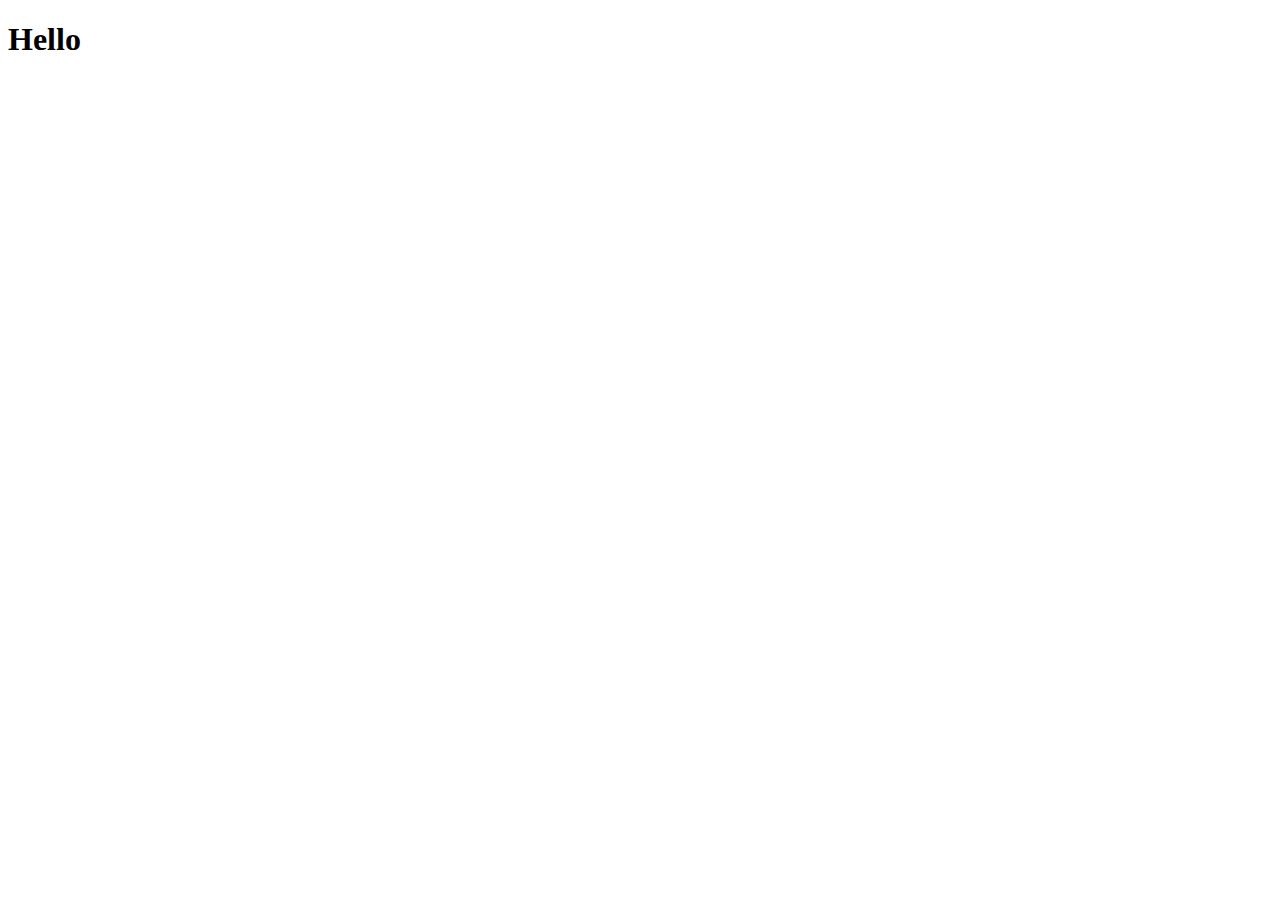
==== index.html @ 668734d3 "first commit" ====
<!DOCTYPE html>
<html lang="en">
  <head>
    <meta charset="UTF-8" />
    <meta name="viewport" content="width=device-width, initial-scale=1.0" />
    <link href="./css/style.css" type="stylesheet" />

    <title>Document</title>
  </head>
  <body>
    <h1>Hello</h1>
    <script src="./js/script.js"></script>
  </body>
</html>
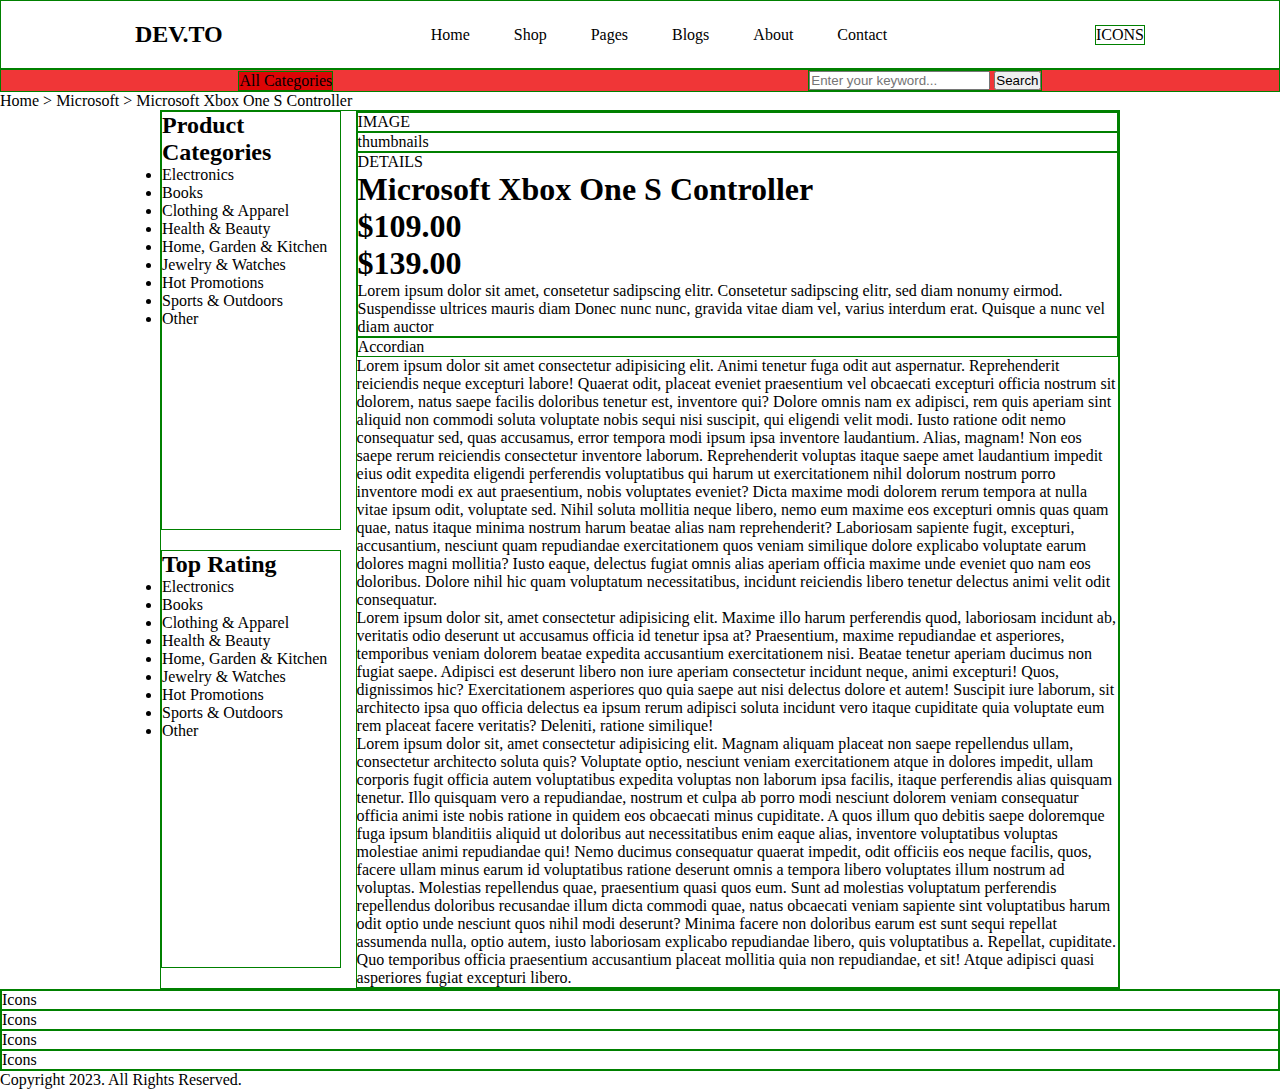
==== commit 8dda20f6: "changes" ====
--- a/index.html
+++ b/index.html
@@ -3,12 +3,163 @@
   <head>
     <meta charset="UTF-8" />
     <meta name="viewport" content="width=device-width, initial-scale=1.0" />
-    <link href="./css/style.css" type="stylesheet" />
+    <link
+      href="./css/product-details-style.css"
+      type="text/css"
+      rel="stylesheet"
+    />
 
     <title>Document</title>
   </head>
   <body>
-    <h1>Hello</h1>
-    <script src="./js/script.js"></script>
+    <header>
+      <div id="nav-section-1">
+        <h1 id="nav-title">DEV.TO</h1>
+        <nav>
+          <ul class="menu-items">
+            <li><a>Home</a></li>
+            <li><a>Shop</a></li>
+            <li><a>Pages</a></li>
+            <li><a>Blogs</a></li>
+            <li><a>About</a></li>
+            <li><a>Contact</a></li>
+          </ul>
+        </nav>
+        <div class="menu-icons">ICONS</div>
+      </div>
+
+      <div id="nav-section-2">
+        <div class="categories">All Categories</div>
+        <div>
+          <input type="text" placeholder="Enter your keyword..." />
+          <button>Search</button>
+        </div>
+      </div>
+    </header>
+
+    <main>
+      <span>Home</span> > <span>Microsoft</span> >
+      <span>Microsoft Xbox One S Controller</span>
+      <div class="container">
+        <div class="side-bar-1">
+          <h2>Product Categories</h2>
+          <ul>
+            <li>Electronics</li>
+            <li>Books</li>
+            <li>Clothing & Apparel</li>
+            <li>Health & Beauty</li>
+            <li>Home, Garden & Kitchen</li>
+            <li>Jewelry & Watches</li>
+            <li>Hot Promotions</li>
+            <li>Sports & Outdoors</li>
+            <li>Other</li>
+          </ul>
+        </div>
+        <div class="side-bar-2">
+          <h2>Top Rating</h2>
+          <ul>
+            <li>Electronics</li>
+            <li>Books</li>
+            <li>Clothing & Apparel</li>
+            <li>Health & Beauty</li>
+            <li>Home, Garden & Kitchen</li>
+            <li>Jewelry & Watches</li>
+            <li>Hot Promotions</li>
+            <li>Sports & Outdoors</li>
+            <li>Other</li>
+          </ul>
+        </div>
+        <div class="details">
+          <div>IMAGE</div>
+          <div>thumbnails</div>
+          <div>
+            DETAILS
+
+            <h1>Microsoft Xbox One S Controller</h1>
+            <h1>$109.00</h1>
+            <h1>$139.00</h1>
+            <p>
+              Lorem ipsum dolor sit amet, consetetur sadipscing elitr.
+              Consetetur sadipscing elitr, sed diam nonumy eirmod. Suspendisse
+              ultrices mauris diam Donec nunc nunc, gravida vitae diam vel,
+              varius interdum erat. Quisque a nunc vel diam auctor
+            </p>
+          </div>
+          <div>Accordian</div>
+          <p>
+            Lorem ipsum dolor sit amet consectetur adipisicing elit. Animi
+            tenetur fuga odit aut aspernatur. Reprehenderit reiciendis neque
+            excepturi labore! Quaerat odit, placeat eveniet praesentium vel
+            obcaecati excepturi officia nostrum sit dolorem, natus saepe facilis
+            doloribus tenetur est, inventore qui? Dolore omnis nam ex adipisci,
+            rem quis aperiam sint aliquid non commodi soluta voluptate nobis
+            sequi nisi suscipit, qui eligendi velit modi. Iusto ratione odit
+            nemo consequatur sed, quas accusamus, error tempora modi ipsum ipsa
+            inventore laudantium. Alias, magnam! Non eos saepe rerum reiciendis
+            consectetur inventore laborum. Reprehenderit voluptas itaque saepe
+            amet laudantium impedit eius odit expedita eligendi perferendis
+            voluptatibus qui harum ut exercitationem nihil dolorum nostrum porro
+            inventore modi ex aut praesentium, nobis voluptates eveniet? Dicta
+            maxime modi dolorem rerum tempora at nulla vitae ipsum odit,
+            voluptate sed. Nihil soluta mollitia neque libero, nemo eum maxime
+            eos excepturi omnis quas quam quae, natus itaque minima nostrum
+            harum beatae alias nam reprehenderit? Laboriosam sapiente fugit,
+            excepturi, accusantium, nesciunt quam repudiandae exercitationem
+            quos veniam similique dolore explicabo voluptate earum dolores magni
+            mollitia? Iusto eaque, delectus fugiat omnis alias aperiam officia
+            maxime unde eveniet quo nam eos doloribus. Dolore nihil hic quam
+            voluptatum necessitatibus, incidunt reiciendis libero tenetur
+            delectus animi velit odit consequatur.
+          </p>
+          <p>
+            Lorem ipsum dolor sit, amet consectetur adipisicing elit. Maxime
+            illo harum perferendis quod, laboriosam incidunt ab, veritatis odio
+            deserunt ut accusamus officia id tenetur ipsa at? Praesentium,
+            maxime repudiandae et asperiores, temporibus veniam dolorem beatae
+            expedita accusantium exercitationem nisi. Beatae tenetur aperiam
+            ducimus non fugiat saepe. Adipisci est deserunt libero non iure
+            aperiam consectetur incidunt neque, animi excepturi! Quos,
+            dignissimos hic? Exercitationem asperiores quo quia saepe aut nisi
+            delectus dolore et autem! Suscipit iure laborum, sit architecto ipsa
+            quo officia delectus ea ipsum rerum adipisci soluta incidunt vero
+            itaque cupiditate quia voluptate eum rem placeat facere veritatis?
+            Deleniti, ratione similique!
+          </p>
+          <p>
+            Lorem ipsum dolor sit, amet consectetur adipisicing elit. Magnam
+            aliquam placeat non saepe repellendus ullam, consectetur architecto
+            soluta quis? Voluptate optio, nesciunt veniam exercitationem atque
+            in dolores impedit, ullam corporis fugit officia autem voluptatibus
+            expedita voluptas non laborum ipsa facilis, itaque perferendis alias
+            quisquam tenetur. Illo quisquam vero a repudiandae, nostrum et culpa
+            ab porro modi nesciunt dolorem veniam consequatur officia animi iste
+            nobis ratione in quidem eos obcaecati minus cupiditate. A quos illum
+            quo debitis saepe doloremque fuga ipsum blanditiis aliquid ut
+            doloribus aut necessitatibus enim eaque alias, inventore
+            voluptatibus voluptas molestiae animi repudiandae qui! Nemo ducimus
+            consequatur quaerat impedit, odit officiis eos neque facilis, quos,
+            facere ullam minus earum id voluptatibus ratione deserunt omnis a
+            tempora libero voluptates illum nostrum ad voluptas. Molestias
+            repellendus quae, praesentium quasi quos eum. Sunt ad molestias
+            voluptatum perferendis repellendus doloribus recusandae illum dicta
+            commodi quae, natus obcaecati veniam sapiente sint voluptatibus
+            harum odit optio unde nesciunt quos nihil modi deserunt? Minima
+            facere non doloribus earum est sunt sequi repellat assumenda nulla,
+            optio autem, iusto laboriosam explicabo repudiandae libero, quis
+            voluptatibus a. Repellat, cupiditate. Quo temporibus officia
+            praesentium accusantium placeat mollitia quia non repudiandae, et
+            sit! Atque adipisci quasi asperiores fugiat excepturi libero.
+          </p>
+        </div>
+      </div>
+      <div>
+        <div>Icons</div>
+        <div>Icons</div>
+        <div>Icons</div>
+        <div>Icons</div>
+      </div>
+    </main>
+    <footer>Copyright 2023. All Rights Reserved.</footer>
+    <script src="./js/product-details.js"></script>
   </body>
 </html>
--- a/css/product-details-style.css
+++ b/css/product-details-style.css
@@ -0,0 +1,62 @@
+* {
+  margin: 0;
+  padding: 0;
+  box-sizing: border-box;
+}
+
+div {
+  border: 1px solid green;
+}
+#nav-section-1 {
+  display: flex;
+  justify-content: space-around;
+  align-items: center;
+  padding: 20px 40px;
+  box-shadow: 0 1px 8px #ddd;
+}
+#nav-title {
+  font-size: 1.5em;
+}
+.menu-items li {
+  list-style: none;
+  display: inline-block;
+  padding: 0 20px;
+}
+#nav-section-2 {
+  background-color: #f03637;
+  display: flex;
+  align-items: center;
+  justify-content: space-around;
+}
+.categories {
+  background-color: #dc0506;
+}
+.container {
+  display: grid;
+  width: 75%;
+  grid-template-columns: repeat(5, 1fr);
+  grid-template-rows: repeat(4, 3fr) auto;
+  grid-column-gap: 15px;
+  grid-row-gap: 20px;
+  margin: 0 auto;
+}
+
+/* .div1 {
+  grid-area: 1 / 1 / 3 / 2;
+}
+.div2 {
+  grid-area: 3 / 1 / 5 / 2;
+}
+.div3 {
+} */
+
+.side-bar-1 {
+  grid-area: 1 / 1 / 3 / 2;
+}
+.side-bar-2 {
+  grid-area: 3 / 1 / 5 / 2;
+}
+
+.details {
+  grid-area: 1 / 2 / 6 / 6;
+}
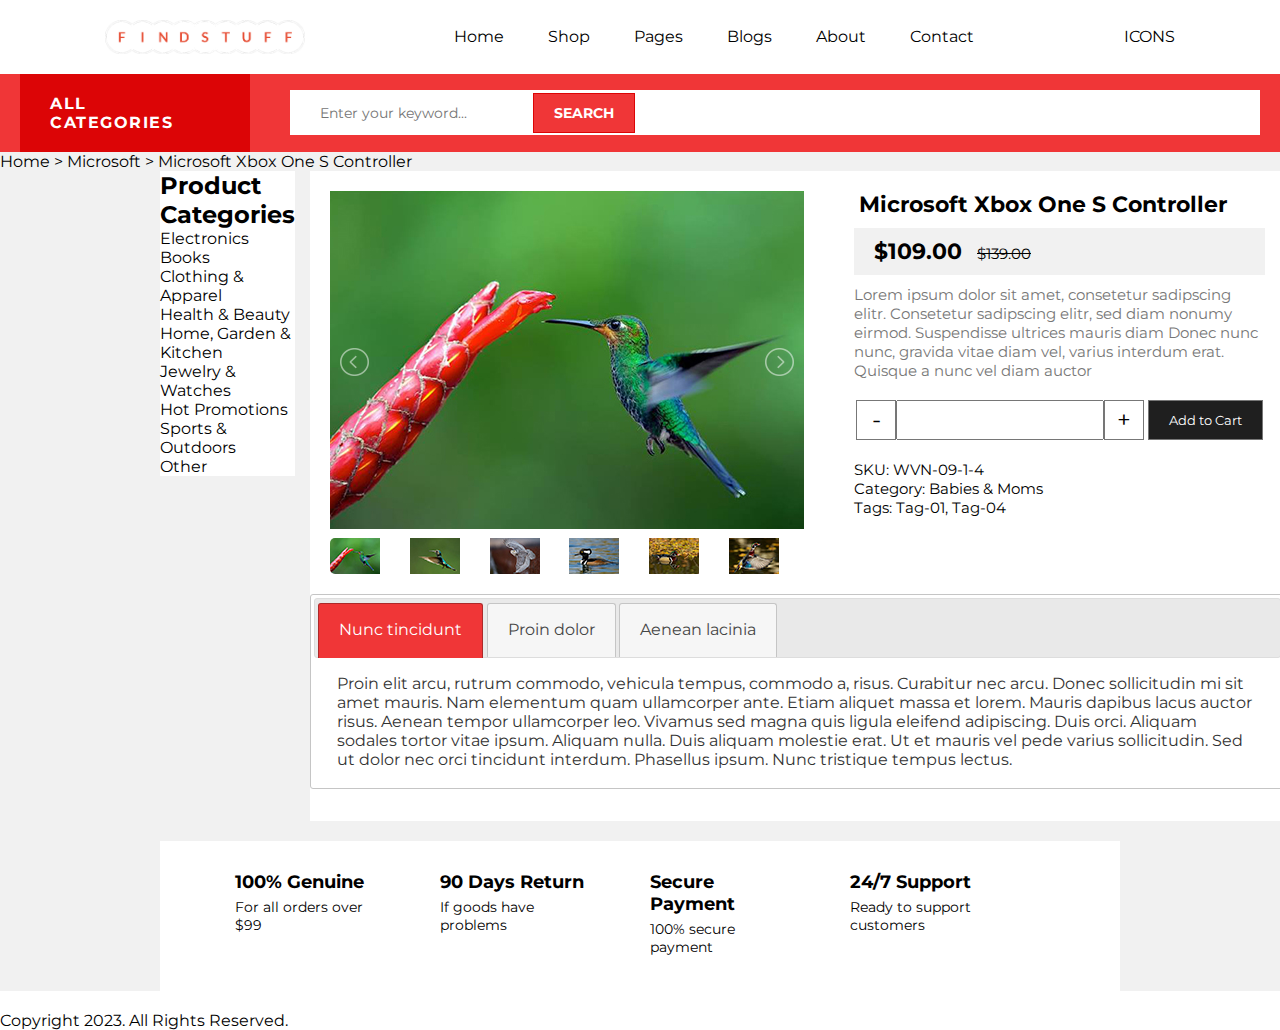
==== commit 148a3de2: "product details" ====
--- a/index.html
+++ b/index.html
@@ -8,13 +8,22 @@
       type="text/css"
       rel="stylesheet"
     />
+    <link
+      rel="stylesheet"
+      href="https://cdnjs.cloudflare.com/ajax/libs/font-awesome/6.5.1/css/all.min.css"
+      integrity="sha512-DTOQO9RWCH3ppGqcWaEA1BIZOC6xxalwEsw9c2QQeAIftl+Vegovlnee1c9QX4TctnWMn13TZye+giMm8e2LwA=="
+      crossorigin="anonymous"
+      referrerpolicy="no-referrer"
+    />
+    <link rel="stylesheet" href="./js/jquery-ui.min.css" />
+    <link rel="stylesheet" href="./css/lightslider.css" />
 
     <title>Document</title>
   </head>
   <body>
     <header>
       <div id="nav-section-1">
-        <h1 id="nav-title">DEV.TO</h1>
+        <img src="./img/FindStuff-logos_transparent.png" id="nav-title" />
         <nav>
           <ul class="menu-items">
             <li><a>Home</a></li>
@@ -30,16 +39,17 @@
 
       <div id="nav-section-2">
         <div class="categories">All Categories</div>
-        <div>
-          <input type="text" placeholder="Enter your keyword..." />
-          <button>Search</button>
+        <div class="searchSection">
+          <i class="fa-solid fa-magnifying-glass"></i>
+          <input type="text" id="search" placeholder="Enter your keyword..." />
+          <button id="searchBtn">Search</button>
         </div>
       </div>
     </header>
 
     <main>
       <span>Home</span> > <span>Microsoft</span> >
-      <span>Microsoft Xbox One S Controller</span>
+      <span class="productTitle">Microsoft Xbox One S Controller</span>
       <div class="container">
         <div class="side-bar-1">
           <h2>Product Categories</h2>
@@ -55,111 +65,199 @@
             <li>Other</li>
           </ul>
         </div>
-        <div class="side-bar-2">
-          <h2>Top Rating</h2>
-          <ul>
-            <li>Electronics</li>
-            <li>Books</li>
-            <li>Clothing & Apparel</li>
-            <li>Health & Beauty</li>
-            <li>Home, Garden & Kitchen</li>
-            <li>Jewelry & Watches</li>
-            <li>Hot Promotions</li>
-            <li>Sports & Outdoors</li>
-            <li>Other</li>
-          </ul>
-        </div>
+
         <div class="details">
-          <div>IMAGE</div>
-          <div>thumbnails</div>
-          <div>
-            DETAILS
-
-            <h1>Microsoft Xbox One S Controller</h1>
-            <h1>$109.00</h1>
-            <h1>$139.00</h1>
-            <p>
-              Lorem ipsum dolor sit amet, consetetur sadipscing elitr.
-              Consetetur sadipscing elitr, sed diam nonumy eirmod. Suspendisse
-              ultrices mauris diam Donec nunc nunc, gravida vitae diam vel,
-              varius interdum erat. Quisque a nunc vel diam auctor
-            </p>
-          </div>
-          <div>Accordian</div>
-          <p>
-            Lorem ipsum dolor sit amet consectetur adipisicing elit. Animi
-            tenetur fuga odit aut aspernatur. Reprehenderit reiciendis neque
-            excepturi labore! Quaerat odit, placeat eveniet praesentium vel
-            obcaecati excepturi officia nostrum sit dolorem, natus saepe facilis
-            doloribus tenetur est, inventore qui? Dolore omnis nam ex adipisci,
-            rem quis aperiam sint aliquid non commodi soluta voluptate nobis
-            sequi nisi suscipit, qui eligendi velit modi. Iusto ratione odit
-            nemo consequatur sed, quas accusamus, error tempora modi ipsum ipsa
-            inventore laudantium. Alias, magnam! Non eos saepe rerum reiciendis
-            consectetur inventore laborum. Reprehenderit voluptas itaque saepe
-            amet laudantium impedit eius odit expedita eligendi perferendis
-            voluptatibus qui harum ut exercitationem nihil dolorum nostrum porro
-            inventore modi ex aut praesentium, nobis voluptates eveniet? Dicta
-            maxime modi dolorem rerum tempora at nulla vitae ipsum odit,
-            voluptate sed. Nihil soluta mollitia neque libero, nemo eum maxime
-            eos excepturi omnis quas quam quae, natus itaque minima nostrum
-            harum beatae alias nam reprehenderit? Laboriosam sapiente fugit,
-            excepturi, accusantium, nesciunt quam repudiandae exercitationem
-            quos veniam similique dolore explicabo voluptate earum dolores magni
-            mollitia? Iusto eaque, delectus fugiat omnis alias aperiam officia
-            maxime unde eveniet quo nam eos doloribus. Dolore nihil hic quam
-            voluptatum necessitatibus, incidunt reiciendis libero tenetur
-            delectus animi velit odit consequatur.
-          </p>
-          <p>
-            Lorem ipsum dolor sit, amet consectetur adipisicing elit. Maxime
-            illo harum perferendis quod, laboriosam incidunt ab, veritatis odio
-            deserunt ut accusamus officia id tenetur ipsa at? Praesentium,
-            maxime repudiandae et asperiores, temporibus veniam dolorem beatae
-            expedita accusantium exercitationem nisi. Beatae tenetur aperiam
-            ducimus non fugiat saepe. Adipisci est deserunt libero non iure
-            aperiam consectetur incidunt neque, animi excepturi! Quos,
-            dignissimos hic? Exercitationem asperiores quo quia saepe aut nisi
-            delectus dolore et autem! Suscipit iure laborum, sit architecto ipsa
-            quo officia delectus ea ipsum rerum adipisci soluta incidunt vero
-            itaque cupiditate quia voluptate eum rem placeat facere veritatis?
-            Deleniti, ratione similique!
-          </p>
-          <p>
-            Lorem ipsum dolor sit, amet consectetur adipisicing elit. Magnam
-            aliquam placeat non saepe repellendus ullam, consectetur architecto
-            soluta quis? Voluptate optio, nesciunt veniam exercitationem atque
-            in dolores impedit, ullam corporis fugit officia autem voluptatibus
-            expedita voluptas non laborum ipsa facilis, itaque perferendis alias
-            quisquam tenetur. Illo quisquam vero a repudiandae, nostrum et culpa
-            ab porro modi nesciunt dolorem veniam consequatur officia animi iste
-            nobis ratione in quidem eos obcaecati minus cupiditate. A quos illum
-            quo debitis saepe doloremque fuga ipsum blanditiis aliquid ut
-            doloribus aut necessitatibus enim eaque alias, inventore
-            voluptatibus voluptas molestiae animi repudiandae qui! Nemo ducimus
-            consequatur quaerat impedit, odit officiis eos neque facilis, quos,
-            facere ullam minus earum id voluptatibus ratione deserunt omnis a
-            tempora libero voluptates illum nostrum ad voluptas. Molestias
-            repellendus quae, praesentium quasi quos eum. Sunt ad molestias
-            voluptatum perferendis repellendus doloribus recusandae illum dicta
-            commodi quae, natus obcaecati veniam sapiente sint voluptatibus
-            harum odit optio unde nesciunt quos nihil modi deserunt? Minima
-            facere non doloribus earum est sunt sequi repellat assumenda nulla,
-            optio autem, iusto laboriosam explicabo repudiandae libero, quis
-            voluptatibus a. Repellat, cupiditate. Quo temporibus officia
-            praesentium accusantium placeat mollitia quia non repudiandae, et
-            sit! Atque adipisci quasi asperiores fugiat excepturi libero.
-          </p>
-        </div>
-      </div>
-      <div>
-        <div>Icons</div>
-        <div>Icons</div>
-        <div>Icons</div>
-        <div>Icons</div>
+          <div class="inner_details">
+            <div class="item">
+              <div class="clearfix" style="max-width: 474px">
+                <ul id="image-gallery" class="gallery list-unstyled cS-hidden">
+                  <li data-thumb="img/thumb/cS-1.jpg">
+                    <img src="img/cS-1.jpg" />
+                  </li>
+                  <li data-thumb="img/thumb/cS-2.jpg">
+                    <img src="img/cS-2.jpg" />
+                  </li>
+                  <li data-thumb="img/thumb/cS-3.jpg">
+                    <img src="img/cS-3.jpg" />
+                  </li>
+                  <li data-thumb="img/thumb/cS-4.jpg">
+                    <img src="img/cS-4.jpg" />
+                  </li>
+                  <li data-thumb="img/thumb/cS-5.jpg">
+                    <img src="img/cS-5.jpg" />
+                  </li>
+                  <li data-thumb="img/thumb/cS-6.jpg">
+                    <img src="img/cS-6.jpg" />
+                  </li>
+                  <li data-thumb="img/thumb/cS-7.jpg">
+                    <img src="img/cS-7.jpg" />
+                  </li>
+                  <li data-thumb="img/thumb/cS-8.jpg">
+                    <img src="img/cS-8.jpg" />
+                  </li>
+                  <li data-thumb="img/thumb/cS-9.jpg">
+                    <img src="img/cS-9.jpg" />
+                  </li>
+                  <li data-thumb="img/thumb/cS-10.jpg">
+                    <img src="img/cS-10.jpg" />
+                  </li>
+                  <li data-thumb="img/thumb/cS-11.jpg">
+                    <img src="img/cS-11.jpg" />
+                  </li>
+                  <li data-thumb="img/thumb/cS-12.jpg">
+                    <img src="img/cS-12.jpg" />
+                  </li>
+                  <li data-thumb="img/thumb/cS-13.jpg">
+                    <img src="img/cS-13.jpg" />
+                  </li>
+                  <li data-thumb="img/thumb/cS-14.jpg">
+                    <img src="img/cS-14.jpg" />
+                  </li>
+                  <li data-thumb="img/thumb/cS-15.jpg">
+                    <img src="img/cS-15.jpg" />
+                  </li>
+                </ul>
+              </div>
+            </div>
+
+            <div class="productDetails">
+              <h1 class="productTitle" id="productTitle">
+                Microsoft Xbox One S Controller
+              </h1>
+              <div class="prices">
+                <span id="productPrice">$109.00</span>
+                <span id="productPriceBefore">$139.00</span>
+              </div>
+              <p id="productDescription">
+                Lorem ipsum dolor sit amet, consetetur sadipscing elitr.
+                Consetetur sadipscing elitr, sed diam nonumy eirmod. Suspendisse
+                ultrices mauris diam Donec nunc nunc, gravida vitae diam vel,
+                varius interdum erat. Quisque a nunc vel diam auctor
+              </p>
+
+              <div class="addToCartSection">
+                <div>
+                  <button class="quantityBtn" id="lessItem">-</button
+                  ><input type="text" id="itemQuantity" /><button
+                    class="quantityBtn"
+                    id="moreItem"
+                  >
+                    +
+                  </button>
+                </div>
+                <button id="addToCart">Add to Cart</button>
+              </div>
+              <p>SKU: WVN-09-1-4</p>
+              <p>Category: Babies & Moms</p>
+              <p>Tags: Tag-01, Tag-04</p>
+            </div>
+          </div>
+          <div id="tabs">
+            <ul>
+              <li><a href="#tabs-1">Nunc tincidunt</a></li>
+              <li><a href="#tabs-2">Proin dolor</a></li>
+              <li><a href="#tabs-3">Aenean lacinia</a></li>
+            </ul>
+            <div id="tabs-1">
+              <p>
+                Proin elit arcu, rutrum commodo, vehicula tempus, commodo a,
+                risus. Curabitur nec arcu. Donec sollicitudin mi sit amet
+                mauris. Nam elementum quam ullamcorper ante. Etiam aliquet massa
+                et lorem. Mauris dapibus lacus auctor risus. Aenean tempor
+                ullamcorper leo. Vivamus sed magna quis ligula eleifend
+                adipiscing. Duis orci. Aliquam sodales tortor vitae ipsum.
+                Aliquam nulla. Duis aliquam molestie erat. Ut et mauris vel pede
+                varius sollicitudin. Sed ut dolor nec orci tincidunt interdum.
+                Phasellus ipsum. Nunc tristique tempus lectus.
+              </p>
+            </div>
+            <div id="tabs-2">
+              <p>
+                Morbi tincidunt, dui sit amet facilisis feugiat, odio metus
+                gravida ante, ut pharetra massa metus id nunc. Duis scelerisque
+                molestie turpis. Sed fringilla, massa eget luctus malesuada,
+                metus eros molestie lectus, ut tempus eros massa ut dolor.
+                Aenean aliquet fringilla sem. Suspendisse sed ligula in ligula
+                suscipit aliquam. Praesent in eros vestibulum mi adipiscing
+                adipiscing. Morbi facilisis. Curabitur ornare consequat nunc.
+                Aenean vel metus. Ut posuere viverra nulla. Aliquam erat
+                volutpat. Pellentesque convallis. Maecenas feugiat, tellus
+                pellentesque pretium posuere, felis lorem euismod felis, eu
+                ornare leo nisi vel felis. Mauris consectetur tortor et purus.
+              </p>
+            </div>
+            <div id="tabs-3">
+              <p>
+                Mauris eleifend est et turpis. Duis id erat. Suspendisse
+                potenti. Aliquam vulputate, pede vel vehicula accumsan, mi neque
+                rutrum erat, eu congue orci lorem eget lorem. Vestibulum non
+                ante. Class aptent taciti sociosqu ad litora torquent per
+                conubia nostra, per inceptos himenaeos. Fusce sodales. Quisque
+                eu urna vel enim commodo pellentesque. Praesent eu risus
+                hendrerit ligula tempus pretium. Curabitur lorem enim, pretium
+                nec, feugiat nec, luctus a, lacus.
+              </p>
+              <p>
+                Duis cursus. Maecenas ligula eros, blandit nec, pharetra at,
+                semper at, magna. Nullam ac lacus. Nulla facilisi. Praesent
+                viverra justo vitae neque. Praesent blandit adipiscing velit.
+                Suspendisse potenti. Donec mattis, pede vel pharetra blandit,
+                magna ligula faucibus eros, id euismod lacus dolor eget odio.
+                Nam scelerisque. Donec non libero sed nulla mattis commodo. Ut
+                sagittis. Donec nisi lectus, feugiat porttitor, tempor ac,
+                tempor vitae, pede. Aenean vehicula velit eu tellus interdum
+                rutrum. Maecenas commodo. Pellentesque nec elit. Fusce in lacus.
+                Vivamus a libero vitae lectus hendrerit hendrerit.
+              </p>
+            </div>
+          </div>
+        </div>
+      </div>
+
+      <div class="care">
+        <div>
+          <div>
+            <i class="fa-solid fa-truck-fast"></i>
+          </div>
+          <div class="care_details">
+            <h3>100% Genuine</h3>
+            <p>For all orders over $99</p>
+          </div>
+        </div>
+        <div>
+          <div>
+            <i class="fa-solid fa-rotate"></i>
+          </div>
+          <div class="care_details">
+            <h3>90 Days Return</h3>
+            <p>If goods have problems</p>
+          </div>
+        </div>
+        <div>
+          <div>
+            <i class="fa-regular fa-credit-card"></i>
+          </div>
+          <div class="care_details">
+            <h3>Secure Payment</h3>
+            <p>100% secure payment</p>
+          </div>
+        </div>
+        <div>
+          <div>
+            <i class="fa-solid fa-headset"></i>
+          </div>
+          <div class="care_details">
+            <h3>24/7 Support</h3>
+            <p>Ready to support customers</p>
+          </div>
+        </div>
       </div>
     </main>
     <footer>Copyright 2023. All Rights Reserved.</footer>
+    <script src="https://code.jquery.com/jquery-3.6.0.min.js"></script>
+    <script src="./js/jquery-ui.min.js"></script>
+    <script src="./js/lightslider.js"></script>
+    <script></script>
     <script src="./js/product-details.js"></script>
   </body>
 </html>
--- a/css/product-details-style.css
+++ b/css/product-details-style.css
@@ -1,12 +1,19 @@
+@import url("https://fonts.googleapis.com/css2?family=Montserrat&display=swap");
+
 * {
   margin: 0;
   padding: 0;
   box-sizing: border-box;
-}
-
-div {
-  border: 1px solid green;
-}
+  font-family: "Montserrat", sans-serif;
+}
+
+ul,
+li {
+  list-style: none outside none;
+  padding-left: 0;
+  margin: 0;
+}
+
 #nav-section-1 {
   display: flex;
   justify-content: space-around;
@@ -15,7 +22,7 @@
   box-shadow: 0 1px 8px #ddd;
 }
 #nav-title {
-  font-size: 1.5em;
+  width: 200px;
 }
 .menu-items li {
   list-style: none;
@@ -26,7 +33,63 @@
   background-color: #f03637;
   display: flex;
   align-items: center;
-  justify-content: space-around;
+  justify-content: center;
+}
+#nav-section-2 > div {
+  margin: 0 20px;
+}
+
+.searchSection {
+  display: flex;
+  background-color: white;
+  width: 975px;
+  height: 45px;
+  align-items: center;
+  padding: 0 15px;
+  justify-content: flex-start;
+}
+#search {
+  border: none;
+  background: transparent;
+  font-size: 14px;
+  padding: 0 15px;
+}
+#search:focus {
+  outline: none;
+}
+#searchBtn {
+  background-color: #f03637;
+  text-transform: uppercase;
+  font-size: 14px;
+  color: white;
+  font-weight: bold;
+  padding: 10px 20px;
+  float: right;
+  border: 1px solid #dc0506;
+}
+
+.categories {
+  padding: 20px 30px;
+  color: white;
+  text-transform: uppercase;
+  font-weight: bold;
+  font-size: 16px;
+  word-spacing: 5px;
+  letter-spacing: 1.5px;
+}
+
+main {
+  background-color: #f1f1f1;
+}
+
+.side-bar-1,
+.side-bar-2,
+.details {
+  background-color: white;
+}
+
+.details {
+  width: 975px;
 }
 .categories {
   background-color: #dc0506;
@@ -41,15 +104,9 @@
   margin: 0 auto;
 }
 
-/* .div1 {
-  grid-area: 1 / 1 / 3 / 2;
-}
-.div2 {
-  grid-area: 3 / 1 / 5 / 2;
-}
-.div3 {
-} */
-
+.item {
+  margin: 20px 20px;
+}
 .side-bar-1 {
   grid-area: 1 / 1 / 3 / 2;
 }
@@ -60,3 +117,123 @@
 .details {
   grid-area: 1 / 2 / 6 / 6;
 }
+.inner_details {
+  display: grid;
+  grid-template-columns: 1fr 1fr;
+  gap: 10px;
+}
+.productDetails {
+  margin: 20px;
+}
+.productDetails > p {
+  font-size: 15px;
+}
+
+#product_img {
+  flex: 1 1 calc(25% - 10px);
+  width: auto;
+  background-color: #f1f1f1;
+}
+#product_img img {
+  width: 100%;
+}
+#productTitle {
+  font-size: 22px;
+  padding: 0 5px;
+}
+.prices {
+  background-color: #f1f1f1;
+  padding: 10px 20px;
+  margin: 10px 0;
+}
+
+#productPrice {
+  font-size: 22px;
+  font-weight: bold;
+  padding-right: 0.5em;
+}
+#productPriceBefore {
+  font-size: 15px;
+  text-decoration: line-through;
+}
+#productDescription {
+  font-size: 15px;
+  text-align: left;
+  color: #777777;
+}
+
+.addToCartSection {
+  margin: 20px 0;
+  display: flex;
+  justify-content: space-around;
+  /* border-bottom: 1px solid #777777; */
+}
+
+.addToCartSection > div {
+  display: flex;
+}
+.quantityBtn {
+  width: 40px;
+  height: 40px;
+  font-size: 150%;
+  align-items: center;
+  border: 1px solid #777777;
+  background-color: white;
+}
+#itemQuantity {
+  padding: 10px;
+  text-align: center;
+  align-self: center;
+}
+
+#addToCart {
+  background-color: #1f1f1f;
+  border: 1px solid #777777;
+  color: white;
+  padding: 0 20px;
+}
+
+.care {
+  display: flex;
+  justify-content: space-evenly;
+  background-color: white;
+  width: 75%;
+  margin: 20px auto;
+  padding: 20px 50px;
+}
+
+.care div {
+  display: flex;
+}
+
+.care > div {
+  padding: 10px 15px;
+}
+.care > div h3 {
+  font-size: 18px;
+}
+.care > div p {
+  font-size: 14px;
+  padding: 5px 0px;
+}
+.care div i {
+  color: #dc0506;
+  font-size: 200%;
+  align-self: center;
+}
+
+.care_details {
+  flex-direction: column;
+  padding: 0 10px;
+}
+.ui-state-default,
+.ui-widget-content .ui-state-default,
+.ui-widget-header .ui-state-default,
+.ui-button,
+html .ui-button.ui-state-disabled:hover,
+html .ui-button.ui-state-disabled:active {
+  border: 1px solid rgb(197, 197, 197);
+  background: rgb(211, 9, 9);
+  font-weight: normal;
+  color: rgb(69, 69, 69);
+}
--- a/css/lightslider.css
+++ b/css/lightslider.css
@@ -0,0 +1,392 @@
+/*! lightslider - v1.1.3 - 2015-04-14
+* https://github.com/sachinchoolur/lightslider
+* Copyright (c) 2015 Sachin N; Licensed MIT */
+/** /!!! core css Should not edit !!!/**/ 
+
+.lSSlideOuter {
+    overflow: hidden;
+    -webkit-touch-callout: none;
+    -webkit-user-select: none;
+    -khtml-user-select: none;
+    -moz-user-select: none;
+    -ms-user-select: none;
+    user-select: none
+}
+.lightSlider:before, .lightSlider:after {
+    content: " ";
+    display: table;
+}
+.lightSlider {
+    overflow: hidden;
+    margin: 0;
+}
+.lSSlideWrapper {
+    max-width: 100%;
+    overflow: hidden;
+    position: relative;
+}
+.lSSlideWrapper > .lightSlider:after {
+    clear: both;
+}
+.lSSlideWrapper .lSSlide {
+    -webkit-transform: translate(0px, 0px);
+    -ms-transform: translate(0px, 0px);
+    transform: translate(0px, 0px);
+    -webkit-transition: all 1s;
+    -webkit-transition-property: -webkit-transform,height;
+    -moz-transition-property: -moz-transform,height;
+    transition-property: transform,height;
+    -webkit-transition-duration: inherit !important;
+    transition-duration: inherit !important;
+    -webkit-transition-timing-function: inherit !important;
+    transition-timing-function: inherit !important;
+}
+.lSSlideWrapper .lSFade {
+    position: relative;
+}
+.lSSlideWrapper .lSFade > * {
+    position: absolute !important;
+    top: 0;
+    left: 0;
+    z-index: 9;
+    margin-right: 0;
+    width: 100%;
+}
+.lSSlideWrapper.usingCss .lSFade > * {
+    opacity: 0;
+    -webkit-transition-delay: 0s;
+    transition-delay: 0s;
+    -webkit-transition-duration: inherit !important;
+    transition-duration: inherit !important;
+    -webkit-transition-property: opacity;
+    transition-property: opacity;
+    -webkit-transition-timing-function: inherit !important;
+    transition-timing-function: inherit !important;
+}
+.lSSlideWrapper .lSFade > *.active {
+    z-index: 10;
+}
+.lSSlideWrapper.usingCss .lSFade > *.active {
+    opacity: 1;
+}
+/** /!!! End of core css Should not edit !!!/**/
+
+/* Pager */
+.lSSlideOuter .lSPager.lSpg {
+    margin: 10px 0 0;
+    padding: 0;
+    text-align: center;
+}
+.lSSlideOuter .lSPager.lSpg > li {
+    cursor: pointer;
+    display: inline-block;
+    padding: 0 5px;
+}
+.lSSlideOuter .lSPager.lSpg > li a {
+    background-color: #222222;
+    border-radius: 30px;
+    display: inline-block;
+    height: 8px;
+    overflow: hidden;
+    text-indent: -999em;
+    width: 8px;
+    position: relative;
+    z-index: 99;
+    -webkit-transition: all 0.5s linear 0s;
+    transition: all 0.5s linear 0s;
+}
+.lSSlideOuter .lSPager.lSpg > li:hover a, .lSSlideOuter .lSPager.lSpg > li.active a {
+    background-color: #428bca;
+}
+.lSSlideOuter .media {
+    opacity: 0.8;
+}
+.lSSlideOuter .media.active {
+    opacity: 1;
+}
+/* End of pager */
+
+/** Gallery */
+.lSSlideOuter .lSPager.lSGallery {
+    list-style: none outside none;
+    padding-left: 0;
+    margin: 0;
+    overflow: hidden;
+    transform: translate3d(0px, 0px, 0px);
+    -moz-transform: translate3d(0px, 0px, 0px);
+    -ms-transform: translate3d(0px, 0px, 0px);
+    -webkit-transform: translate3d(0px, 0px, 0px);
+    -o-transform: translate3d(0px, 0px, 0px);
+    -webkit-transition-property: -webkit-transform;
+    -moz-transition-property: -moz-transform;
+    -webkit-touch-callout: none;
+    -webkit-user-select: none;
+    -khtml-user-select: none;
+    -moz-user-select: none;
+    -ms-user-select: none;
+    user-select: none;
+}
+.lSSlideOuter .lSPager.lSGallery li {
+    overflow: hidden;
+    -webkit-transition: border-radius 0.12s linear 0s 0.35s linear 0s;
+    transition: border-radius 0.12s linear 0s 0.35s linear 0s;
+}
+.lSSlideOuter .lSPager.lSGallery li.active, .lSSlideOuter .lSPager.lSGallery li:hover {
+    border-radius: 5px;
+}
+.lSSlideOuter .lSPager.lSGallery img {
+    display: block;
+    height: auto;
+    max-width: 100%;
+}
+.lSSlideOuter .lSPager.lSGallery:before, .lSSlideOuter .lSPager.lSGallery:after {
+    content: " ";
+    display: table;
+}
+.lSSlideOuter .lSPager.lSGallery:after {
+    clear: both;
+}
+/* End of Gallery*/
+
+/* slider actions */
+.lSAction > a {
+    width: 32px;
+    display: block;
+    top: 50%;
+    height: 32px;
+    background-image: url('../img/controls.png');
+    cursor: pointer;
+    position: absolute;
+    z-index: 99;
+    margin-top: -16px;
+    opacity: 0.5;
+    -webkit-transition: opacity 0.35s linear 0s;
+    transition: opacity 0.35s linear 0s;
+}
+.lSAction > a:hover {
+    opacity: 1;
+}
+.lSAction > .lSPrev {
+    background-position: 0 0;
+    left: 10px;
+}
+.lSAction > .lSNext {
+    background-position: -32px 0;
+    right: 10px;
+}
+.lSAction > a.disabled {
+    pointer-events: none;
+}
+.cS-hidden {
+    height: 1px;
+    opacity: 0;
+    filter: alpha(opacity=0);
+    overflow: hidden;
+}
+
+
+/* vertical */
+.lSSlideOuter.vertical {
+    position: relative;
+}
+.lSSlideOuter.vertical.noPager {
+    padding-right: 0px !important;
+}
+.lSSlideOuter.vertical .lSGallery {
+    position: absolute !important;
+    right: 0;
+    top: 0;
+}
+.lSSlideOuter.vertical .lightSlider > * {
+    width: 100% !important;
+    max-width: none !important;
+}
+
+/* vertical controlls */
+.lSSlideOuter.vertical .lSAction > a {
+    left: 50%;
+    margin-left: -14px;
+    margin-top: 0;
+}
+.lSSlideOuter.vertical .lSAction > .lSNext {
+    background-position: 31px -31px;
+    bottom: 10px;
+    top: auto;
+}
+.lSSlideOuter.vertical .lSAction > .lSPrev {
+    background-position: 0 -31px;
+    bottom: auto;
+    top: 10px;
+}
+/* vertical */
+
+
+/* Rtl */
+.lSSlideOuter.lSrtl {
+    direction: rtl;
+}
+.lSSlideOuter .lightSlider, .lSSlideOuter .lSPager {
+    padding-left: 0;
+    list-style: none outside none;
+}
+.lSSlideOuter.lSrtl .lightSlider, .lSSlideOuter.lSrtl .lSPager {
+    padding-right: 0;
+}
+.lSSlideOuter .lightSlider > *,  .lSSlideOuter .lSGallery li {
+    float: left;
+}
+.lSSlideOuter.lSrtl .lightSlider > *,  .lSSlideOuter.lSrtl .lSGallery li {
+    float: right !important;
+}
+/* Rtl */
+
+@-webkit-keyframes rightEnd {
+    0% {
+        left: 0;
+    }
+
+    50% {
+        left: -15px;
+    }
+
+    100% {
+        left: 0;
+    }
+}
+@keyframes rightEnd {
+    0% {
+        left: 0;
+    }
+
+    50% {
+        left: -15px;
+    }
+
+    100% {
+        left: 0;
+    }
+}
+@-webkit-keyframes topEnd {
+    0% {
+        top: 0;
+    }
+
+    50% {
+        top: -15px;
+    }
+
+    100% {
+        top: 0;
+    }
+}
+@keyframes topEnd {
+    0% {
+        top: 0;
+    }
+
+    50% {
+        top: -15px;
+    }
+
+    100% {
+        top: 0;
+    }
+}
+@-webkit-keyframes leftEnd {
+    0% {
+        left: 0;
+    }
+
+    50% {
+        left: 15px;
+    }
+
+    100% {
+        left: 0;
+    }
+}
+@keyframes leftEnd {
+    0% {
+        left: 0;
+    }
+
+    50% {
+        left: 15px;
+    }
+
+    100% {
+        left: 0;
+    }
+}
+@-webkit-keyframes bottomEnd {
+    0% {
+        bottom: 0;
+    }
+
+    50% {
+        bottom: -15px;
+    }
+
+    100% {
+        bottom: 0;
+    }
+}
+@keyframes bottomEnd {
+    0% {
+        bottom: 0;
+    }
+
+    50% {
+        bottom: -15px;
+    }
+
+    100% {
+        bottom: 0;
+    }
+}
+.lSSlideOuter .rightEnd {
+    -webkit-animation: rightEnd 0.3s;
+    animation: rightEnd 0.3s;
+    position: relative;
+}
+.lSSlideOuter .leftEnd {
+    -webkit-animation: leftEnd 0.3s;
+    animation: leftEnd 0.3s;
+    position: relative;
+}
+.lSSlideOuter.vertical .rightEnd {
+    -webkit-animation: topEnd 0.3s;
+    animation: topEnd 0.3s;
+    position: relative;
+}
+.lSSlideOuter.vertical .leftEnd {
+    -webkit-animation: bottomEnd 0.3s;
+    animation: bottomEnd 0.3s;
+    position: relative;
+}
+.lSSlideOuter.lSrtl .rightEnd {
+    -webkit-animation: leftEnd 0.3s;
+    animation: leftEnd 0.3s;
+    position: relative;
+}
+.lSSlideOuter.lSrtl .leftEnd {
+    -webkit-animation: rightEnd 0.3s;
+    animation: rightEnd 0.3s;
+    position: relative;
+}
+/*/  GRab cursor */
+.lightSlider.lsGrab > * {
+  cursor: -webkit-grab;
+  cursor: -moz-grab;
+  cursor: -o-grab;
+  cursor: -ms-grab;
+  cursor: grab;
+}
+.lightSlider.lsGrabbing > * {
+  cursor: move;
+  cursor: -webkit-grabbing;
+  cursor: -moz-grabbing;
+  cursor: -o-grabbing;
+  cursor: -ms-grabbing;
+  cursor: grabbing;
+}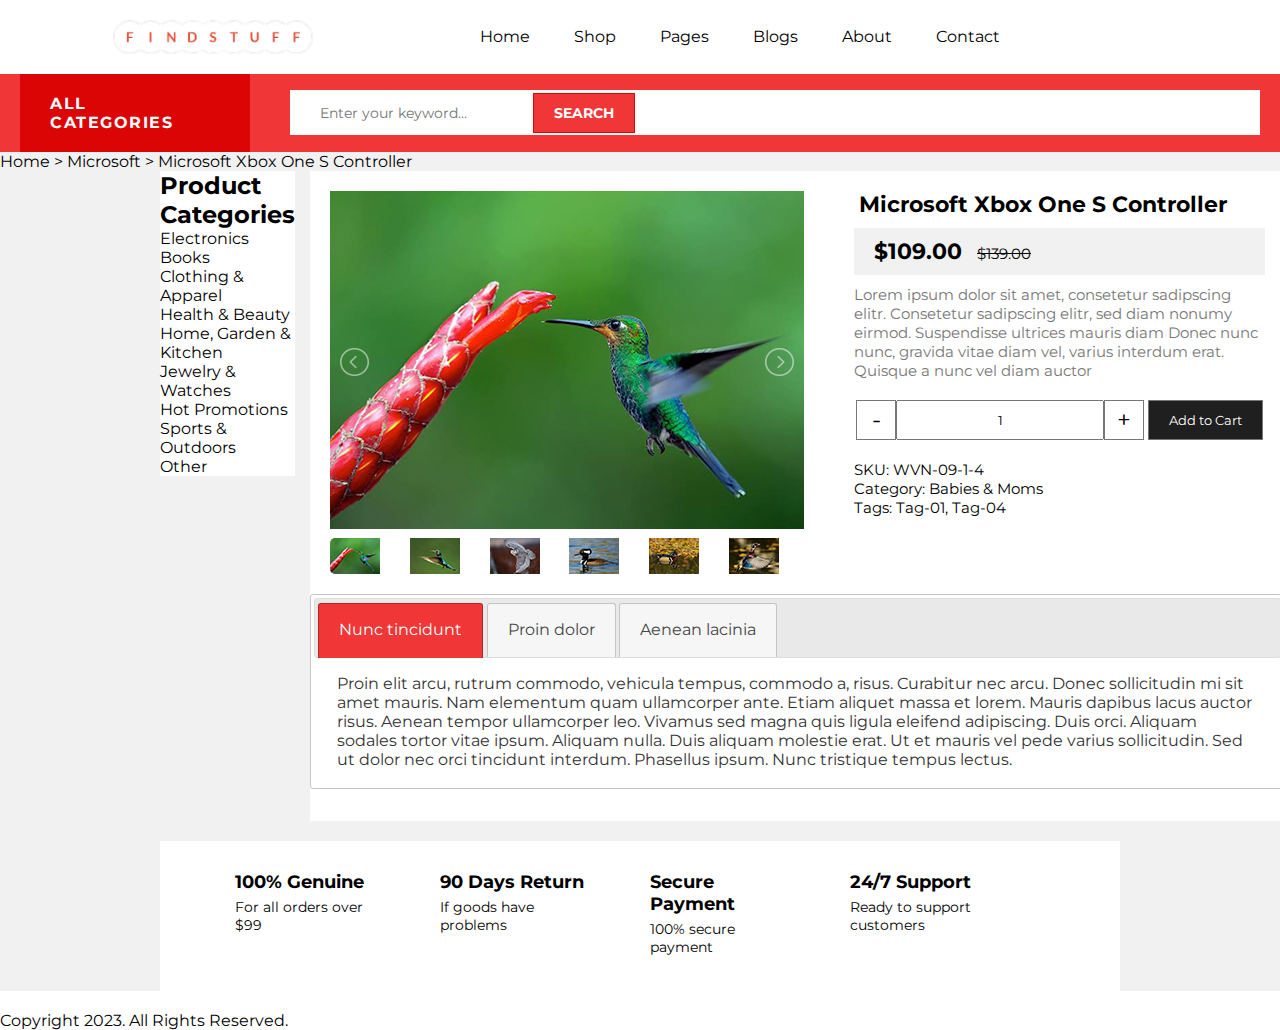
==== commit f63eaf9c: "added js functions" ====
--- a/index.html
+++ b/index.html
@@ -34,7 +34,9 @@
             <li><a>Contact</a></li>
           </ul>
         </nav>
-        <div class="menu-icons">ICONS</div>
+        <div class="menu-icons">
+          <i class="fa-solid fa-cart-shopping" id="cart"></i>
+        </div>
       </div>
 
       <div id="nav-section-2">
@@ -66,6 +68,14 @@
           </ul>
         </div>
 
+        <div id="dialog" title="Basic dialog">
+          <p>
+            This is an animated dialog which is useful for displaying
+            information. The dialog window can be moved, resized and closed with
+            the &apos;x&apos; icon.
+          </p>
+        </div>
+
         <div class="details">
           <div class="inner_details">
             <div class="item">
@@ -138,7 +148,7 @@
               <div class="addToCartSection">
                 <div>
                   <button class="quantityBtn" id="lessItem">-</button
-                  ><input type="text" id="itemQuantity" /><button
+                  ><input type="text" id="itemQuantity" value="1" /><button
                     class="quantityBtn"
                     id="moreItem"
                   >
--- a/css/product-details-style.css
+++ b/css/product-details-style.css
@@ -28,6 +28,11 @@
   list-style: none;
   display: inline-block;
   padding: 0 20px;
+}
+
+.menu-icons {
+  color: #dc0506;
+  font-size: 20px;
 }
 #nav-section-2 {
   background-color: #f03637;
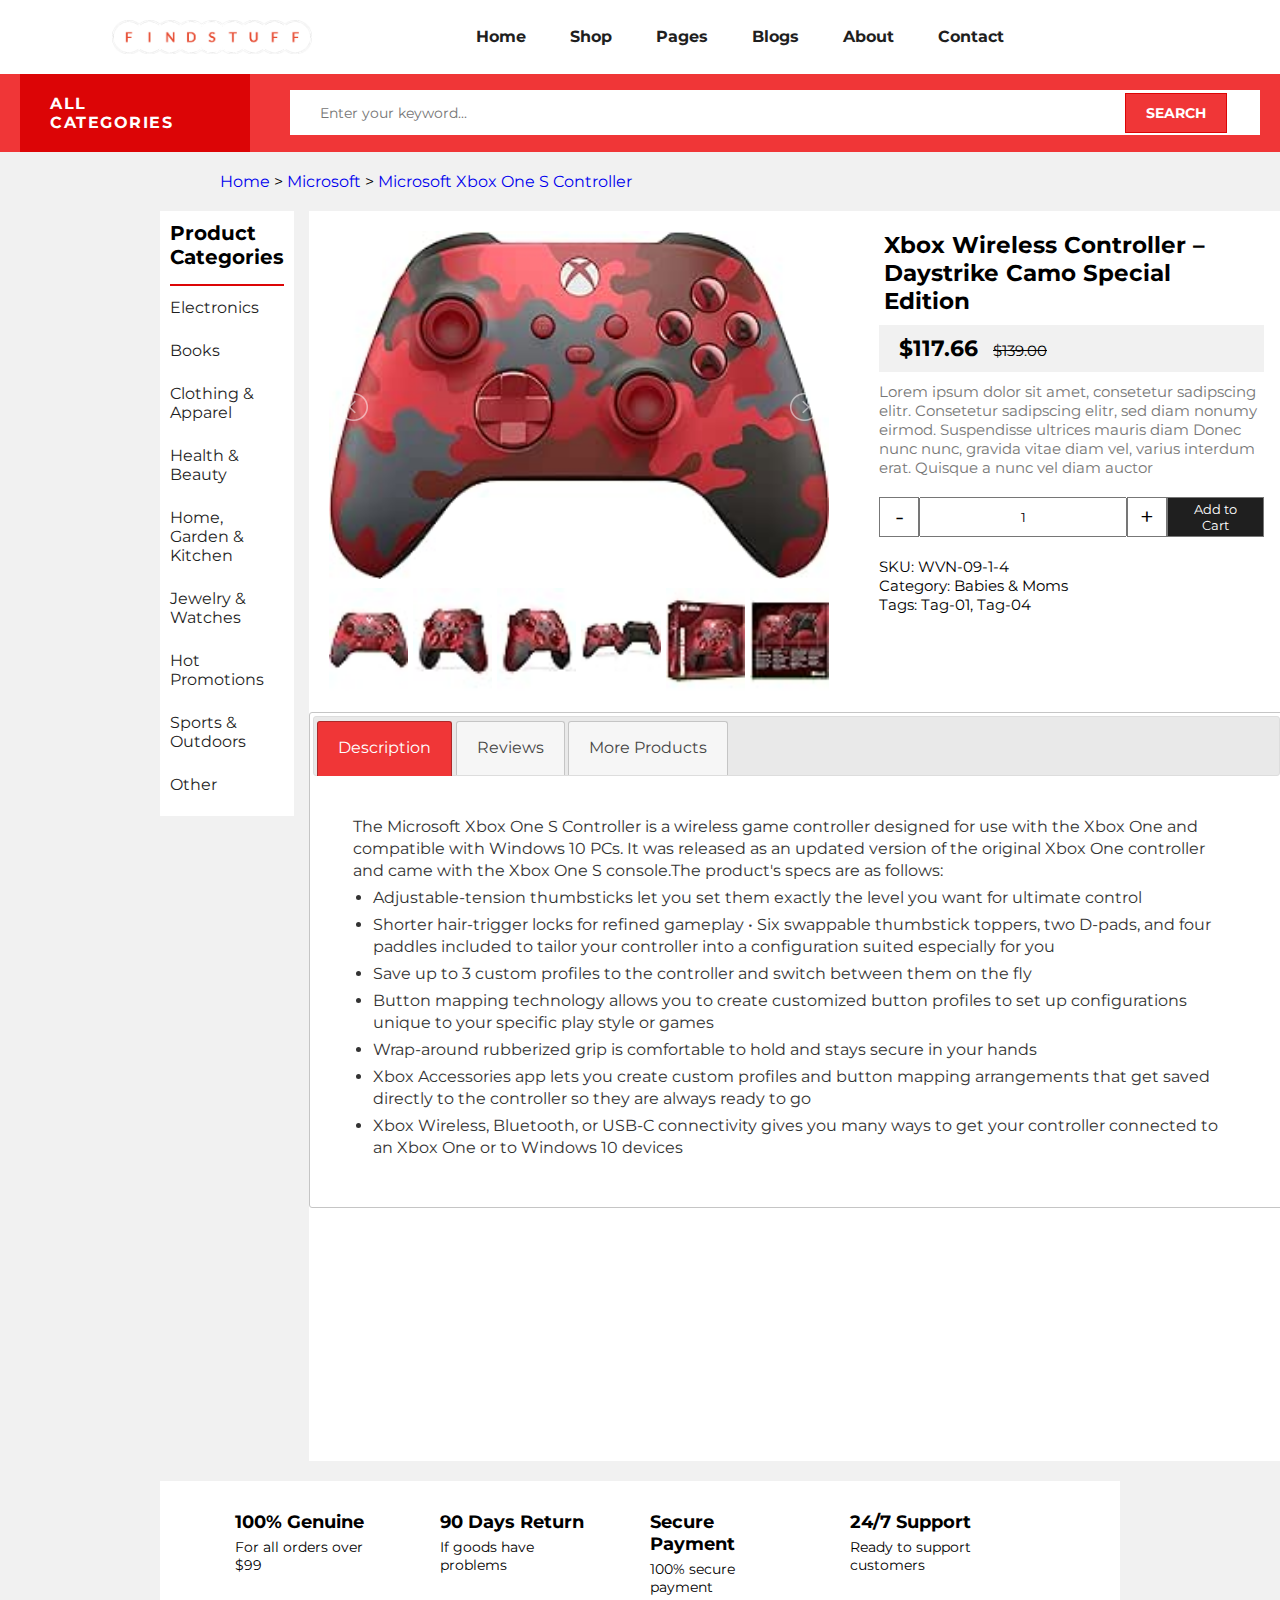
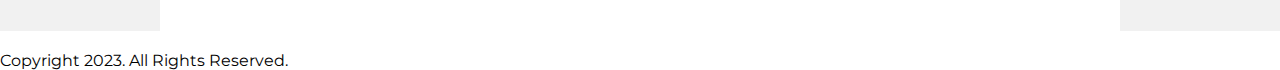
==== commit 36ba0d66: "js functions added" ====
--- a/index.html
+++ b/index.html
@@ -18,7 +18,7 @@
     <link rel="stylesheet" href="./js/jquery-ui.min.css" />
     <link rel="stylesheet" href="./css/lightslider.css" />
 
-    <title>Document</title>
+    <title>Product Detail</title>
   </head>
   <body>
     <header>
@@ -26,12 +26,12 @@
         <img src="./img/FindStuff-logos_transparent.png" id="nav-title" />
         <nav>
           <ul class="menu-items">
-            <li><a>Home</a></li>
-            <li><a>Shop</a></li>
-            <li><a>Pages</a></li>
-            <li><a>Blogs</a></li>
-            <li><a>About</a></li>
-            <li><a>Contact</a></li>
+            <li><a href="#">Home</a></li>
+            <li><a href="#">Shop</a></li>
+            <li><a href="#">Pages</a></li>
+            <li><a href="#">Blogs</a></li>
+            <li><a href="#">About</a></li>
+            <li><a href="#">Contact</a></li>
           </ul>
         </nav>
         <div class="menu-icons">
@@ -50,36 +50,34 @@
     </header>
 
     <main>
-      <span>Home</span> > <span>Microsoft</span> >
-      <span class="productTitle">Microsoft Xbox One S Controller</span>
+      <p>
+        <a href="#">Home</a> > <a href="#">Microsoft</a> >
+        <a href="#" class="productTitle">Microsoft Xbox One S Controller</a>
+      </p>
       <div class="container">
         <div class="side-bar-1">
           <h2>Product Categories</h2>
           <ul>
-            <li>Electronics</li>
-            <li>Books</li>
-            <li>Clothing & Apparel</li>
-            <li>Health & Beauty</li>
-            <li>Home, Garden & Kitchen</li>
-            <li>Jewelry & Watches</li>
-            <li>Hot Promotions</li>
-            <li>Sports & Outdoors</li>
-            <li>Other</li>
+            <li><a href="#">Electronics</a></li>
+            <li><a href="#">Books</a></li>
+            <li><a href="#">Clothing & Apparel</a></li>
+            <li><a href="#">Health & Beauty</a></li>
+            <li><a href="#">Home, Garden & Kitchen</a></li>
+            <li><a href="#">Jewelry & Watches</a></li>
+            <li><a href="#">Hot Promotions</a></li>
+            <li><a href="#">Sports & Outdoors</a></li>
+            <li><a href="#">Other</a></li>
           </ul>
         </div>
 
-        <div id="dialog" title="Basic dialog">
-          <p>
-            This is an animated dialog which is useful for displaying
-            information. The dialog window can be moved, resized and closed with
-            the &apos;x&apos; icon.
-          </p>
+        <div id="dialog" title="Shopping Cart">
+          <p>Added To Cart</p>
         </div>
 
         <div class="details">
           <div class="inner_details">
             <div class="item">
-              <div class="clearfix" style="max-width: 474px">
+              <div class="clearfix" style="max-width: 500px">
                 <ul id="image-gallery" class="gallery list-unstyled cS-hidden">
                   <li data-thumb="img/thumb/cS-1.jpg">
                     <img src="img/cS-1.jpg" />
@@ -102,40 +100,16 @@
                   <li data-thumb="img/thumb/cS-7.jpg">
                     <img src="img/cS-7.jpg" />
                   </li>
-                  <li data-thumb="img/thumb/cS-8.jpg">
-                    <img src="img/cS-8.jpg" />
-                  </li>
-                  <li data-thumb="img/thumb/cS-9.jpg">
-                    <img src="img/cS-9.jpg" />
-                  </li>
-                  <li data-thumb="img/thumb/cS-10.jpg">
-                    <img src="img/cS-10.jpg" />
-                  </li>
-                  <li data-thumb="img/thumb/cS-11.jpg">
-                    <img src="img/cS-11.jpg" />
-                  </li>
-                  <li data-thumb="img/thumb/cS-12.jpg">
-                    <img src="img/cS-12.jpg" />
-                  </li>
-                  <li data-thumb="img/thumb/cS-13.jpg">
-                    <img src="img/cS-13.jpg" />
-                  </li>
-                  <li data-thumb="img/thumb/cS-14.jpg">
-                    <img src="img/cS-14.jpg" />
-                  </li>
-                  <li data-thumb="img/thumb/cS-15.jpg">
-                    <img src="img/cS-15.jpg" />
-                  </li>
                 </ul>
               </div>
             </div>
 
             <div class="productDetails">
               <h1 class="productTitle" id="productTitle">
-                Microsoft Xbox One S Controller
+                Xbox Wireless Controller – Daystrike Camo Special Edition
               </h1>
               <div class="prices">
-                <span id="productPrice">$109.00</span>
+                <span id="productPrice">$117.66</span>
                 <span id="productPriceBefore">$139.00</span>
               </div>
               <p id="productDescription">
@@ -164,22 +138,53 @@
           </div>
           <div id="tabs">
             <ul>
-              <li><a href="#tabs-1">Nunc tincidunt</a></li>
-              <li><a href="#tabs-2">Proin dolor</a></li>
-              <li><a href="#tabs-3">Aenean lacinia</a></li>
+              <li><a href="#tabs-1">Description</a></li>
+              <li><a href="#tabs-2">Reviews</a></li>
+              <li><a href="#tabs-3">More Products</a></li>
             </ul>
             <div id="tabs-1">
               <p>
-                Proin elit arcu, rutrum commodo, vehicula tempus, commodo a,
-                risus. Curabitur nec arcu. Donec sollicitudin mi sit amet
-                mauris. Nam elementum quam ullamcorper ante. Etiam aliquet massa
-                et lorem. Mauris dapibus lacus auctor risus. Aenean tempor
-                ullamcorper leo. Vivamus sed magna quis ligula eleifend
-                adipiscing. Duis orci. Aliquam sodales tortor vitae ipsum.
-                Aliquam nulla. Duis aliquam molestie erat. Ut et mauris vel pede
-                varius sollicitudin. Sed ut dolor nec orci tincidunt interdum.
-                Phasellus ipsum. Nunc tristique tempus lectus.
+                The Microsoft Xbox One S Controller is a wireless game
+                controller designed for use with the Xbox One and compatible
+                with Windows 10 PCs. It was released as an updated version of
+                the original Xbox One controller and came with the Xbox One S
+                console.The product's specs are as follows:
               </p>
+              <ul>
+                <li>
+                  Adjustable-tension thumbsticks let you set them exactly the
+                  level you want for ultimate control
+                </li>
+                <li>
+                  Shorter hair-trigger locks for refined gameplay • Six
+                  swappable thumbstick toppers, two D-pads, and four paddles
+                  included to tailor your controller into a configuration suited
+                  especially for you
+                </li>
+                <li>
+                  Save up to 3 custom profiles to the controller and switch
+                  between them on the fly
+                </li>
+                <li>
+                  Button mapping technology allows you to create customized
+                  button profiles to set up configurations unique to your
+                  specific play style or games
+                </li>
+                <li>
+                  Wrap-around rubberized grip is comfortable to hold and stays
+                  secure in your hands
+                </li>
+                <li>
+                  Xbox Accessories app lets you create custom profiles and
+                  button mapping arrangements that get saved directly to the
+                  controller so they are always ready to go
+                </li>
+                <li>
+                  Xbox Wireless, Bluetooth, or USB-C connectivity gives you many
+                  ways to get your controller connected to an Xbox One or to
+                  Windows 10 devices
+                </li>
+              </ul>
             </div>
             <div id="tabs-2">
               <p>
@@ -197,28 +202,33 @@
               </p>
             </div>
             <div id="tabs-3">
-              <p>
-                Mauris eleifend est et turpis. Duis id erat. Suspendisse
-                potenti. Aliquam vulputate, pede vel vehicula accumsan, mi neque
-                rutrum erat, eu congue orci lorem eget lorem. Vestibulum non
-                ante. Class aptent taciti sociosqu ad litora torquent per
-                conubia nostra, per inceptos himenaeos. Fusce sodales. Quisque
-                eu urna vel enim commodo pellentesque. Praesent eu risus
-                hendrerit ligula tempus pretium. Curabitur lorem enim, pretium
-                nec, feugiat nec, luctus a, lacus.
-              </p>
-              <p>
-                Duis cursus. Maecenas ligula eros, blandit nec, pharetra at,
-                semper at, magna. Nullam ac lacus. Nulla facilisi. Praesent
-                viverra justo vitae neque. Praesent blandit adipiscing velit.
-                Suspendisse potenti. Donec mattis, pede vel pharetra blandit,
-                magna ligula faucibus eros, id euismod lacus dolor eget odio.
-                Nam scelerisque. Donec non libero sed nulla mattis commodo. Ut
-                sagittis. Donec nisi lectus, feugiat porttitor, tempor ac,
-                tempor vitae, pede. Aenean vehicula velit eu tellus interdum
-                rutrum. Maecenas commodo. Pellentesque nec elit. Fusce in lacus.
-                Vivamus a libero vitae lectus hendrerit hendrerit.
-              </p>
+              <div id="moreProducts">
+                <!-- <div class="card">
+                  <img src="./img/cS-1.jpg" />
+                  <p class="cardDetails"></p>
+                  <p>CAD $79.99</p>
+                </div>
+                <div class="card">
+                  <img src="./img/cS-1.jpg" />
+                  <p class="cardDetails"></p>
+                  <p>CAD $79.99</p>
+                </div>
+                <div class="card">
+                  <img src="./img/cS-1.jpg" />
+                  <p class="cardDetails"></p>
+                  <p>CAD $79.99</p>
+                </div>
+                <div class="card">
+                  <img src="./img/cS-1.jpg" />
+                  <p class="cardDetails"></p>
+                  <p>CAD $79.99</p>
+                </div>
+                <div class="card">
+                  <img src="./img/cS-1.jpg" />
+                  <p class="cardDetails"></p>
+                  <p>CAD $79.99</p>
+                </div> -->
+              </div>
             </div>
           </div>
         </div>
@@ -268,6 +278,6 @@
     <script src="./js/jquery-ui.min.js"></script>
     <script src="./js/lightslider.js"></script>
     <script></script>
-    <script src="./js/product-details.js"></script>
+    <script src="./js/product-details.js" type="module"></script>
   </body>
 </html>
--- a/css/product-details-style.css
+++ b/css/product-details-style.css
@@ -28,6 +28,12 @@
   list-style: none;
   display: inline-block;
   padding: 0 20px;
+}
+.menu-items li a {
+  text-decoration: none;
+  font-weight: bold;
+  color: #1f1f1f;
+  font-size: 16px;
 }
 
 .menu-icons {
@@ -58,6 +64,7 @@
   background: transparent;
   font-size: 14px;
   padding: 0 15px;
+  width: 820px;
 }
 #search:focus {
   outline: none;
@@ -87,10 +94,37 @@
   background-color: #f1f1f1;
 }
 
+main > p {
+  margin: 0px 220px;
+  padding: 20px 0px;
+}
+main > p a {
+  text-decoration: none;
+}
+
 .side-bar-1,
 .side-bar-2,
 .details {
   background-color: white;
+}
+
+.side-bar-1 h2 {
+  font-size: 20px;
+  padding-bottom: 15px;
+  border-bottom: 2px solid #dc0506;
+}
+.side-bar-1 ul li {
+  font-size: 16px;
+  padding: 12px 0;
+}
+.side-bar-1 ul li a {
+  text-decoration: none;
+  color: #1f1f1f;
+}
+
+.side-bar-1 ul li a:hover {
+  color: #dc0506;
+  font-weight: bold;
 }
 
 .details {
@@ -112,7 +146,13 @@
 .item {
   margin: 20px 20px;
 }
+
+.item img {
+  width: 100%;
+  object-fit: contain;
+}
 .side-bar-1 {
+  padding: 10px 10px;
   grid-area: 1 / 1 / 3 / 2;
 }
 .side-bar-2 {
@@ -143,7 +183,7 @@
   width: 100%;
 }
 #productTitle {
-  font-size: 22px;
+  font-size: 23px;
   padding: 0 5px;
 }
 .prices {
@@ -190,6 +230,9 @@
   text-align: center;
   align-self: center;
 }
+#itemQuantity:focus {
+  outline: none;
+}
 
 #addToCart {
   background-color: #1f1f1f;
@@ -198,6 +241,35 @@
   padding: 0 20px;
 }
 
+#tabs-1,
+#tabs-2,
+#tabs-3 {
+  margin: 0 20px;
+  padding: 40px 20px;
+}
+
+#tabs-1 > p {
+  line-height: 22px;
+}
+
+#tabs-1 > ul li {
+  list-style-type: disc;
+  font-size: 16px;
+  margin: 5px 20px;
+  line-height: 22px;
+}
+
+#moreProducts {
+  display: grid;
+  grid-template-columns: repeat(4, 1fr);
+  grid-template-rows: repeat(2, 1fr);
+  grid-column-gap: 20px;
+  grid-row-gap: 20px;
+}
+.cardDetails img {
+  width: 100%;
+  object-fit: contain;
+}
 .care {
   display: flex;
   justify-content: space-evenly;
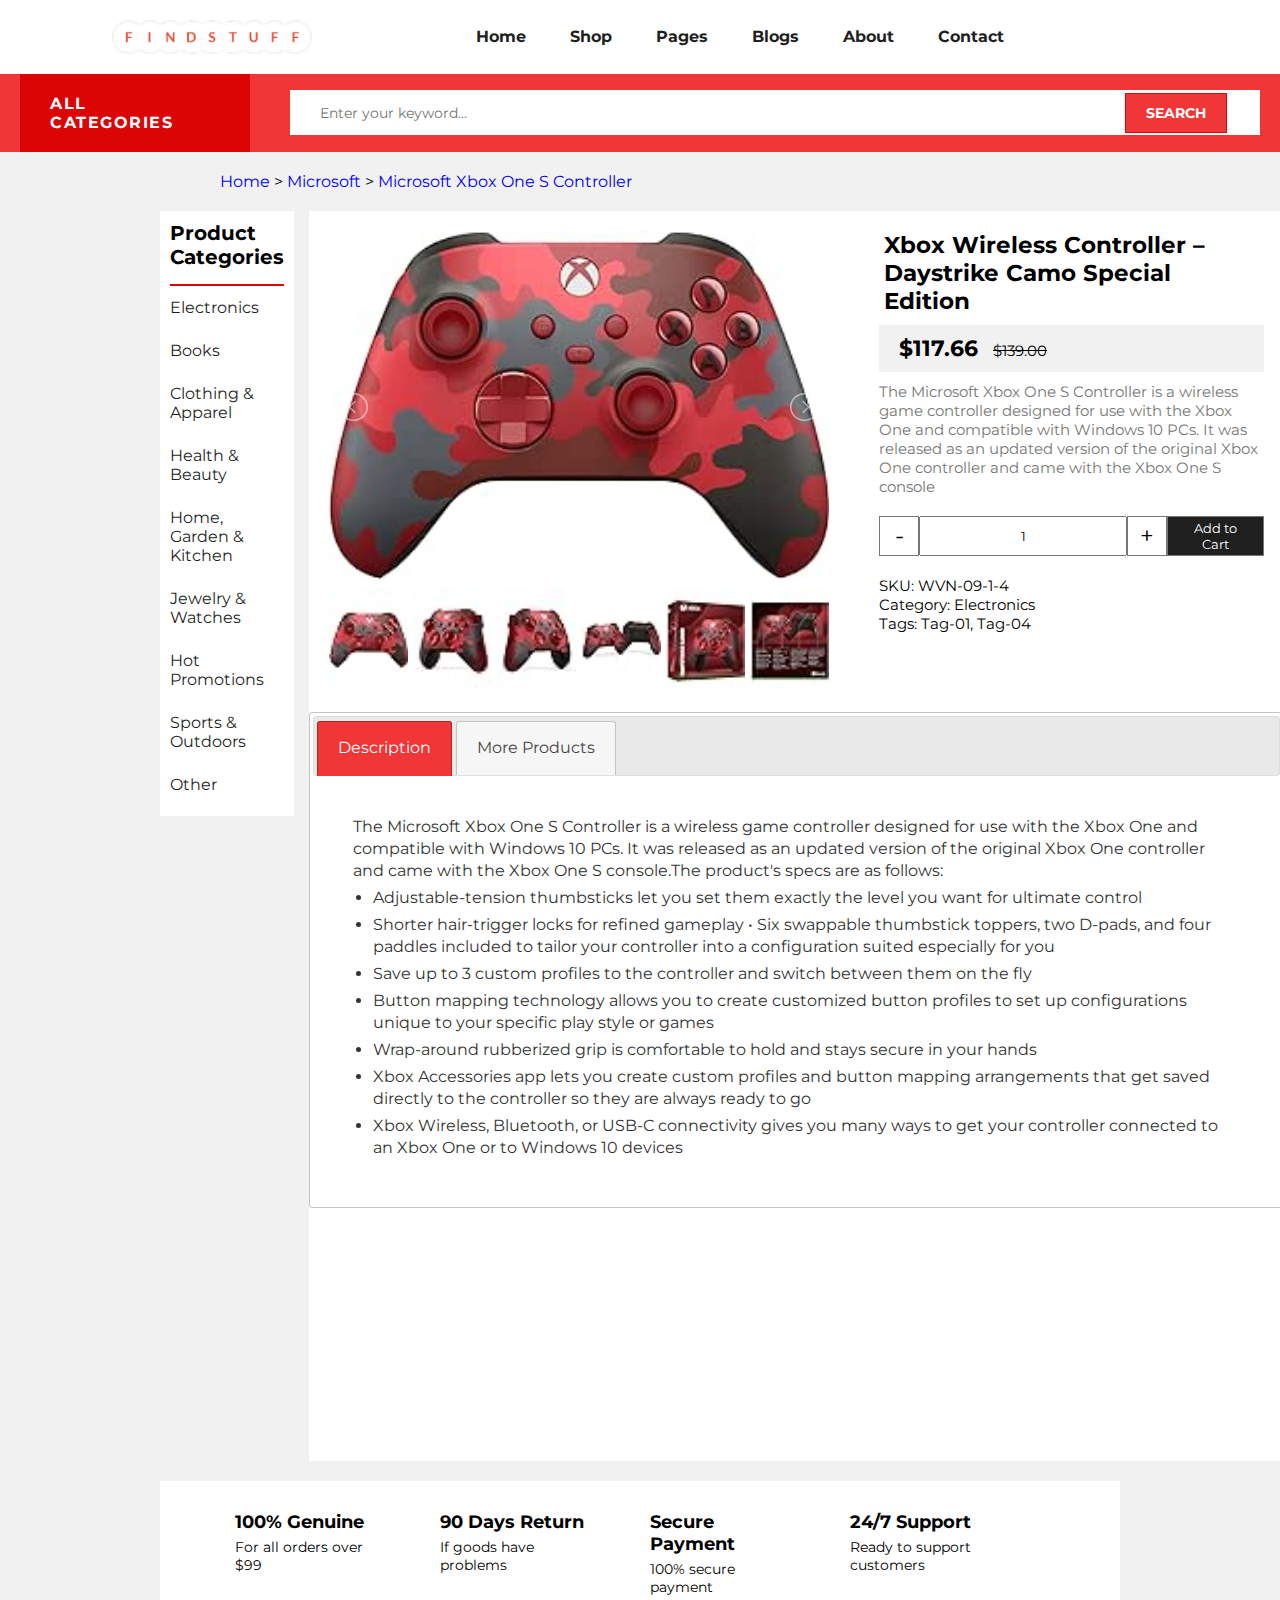
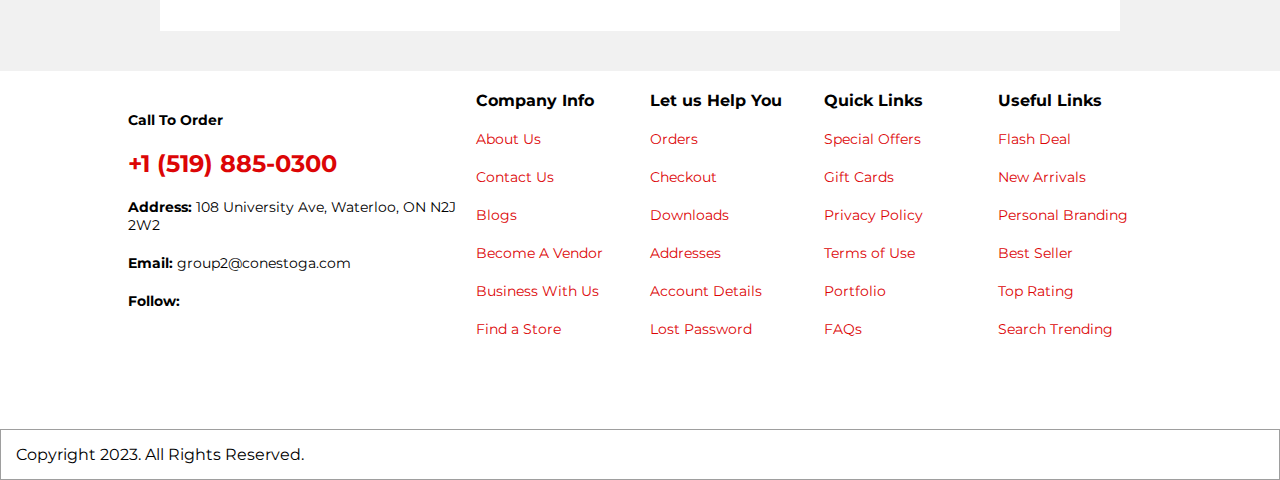
==== commit 99b3611d: "push" ====
--- a/index.html
+++ b/index.html
@@ -1,3 +1,5 @@
+<!-- PIYUSH MANANDHAR / 8919221 -->
+
 <!DOCTYPE html>
 <html lang="en">
   <head>
@@ -113,10 +115,11 @@
                 <span id="productPriceBefore">$139.00</span>
               </div>
               <p id="productDescription">
-                Lorem ipsum dolor sit amet, consetetur sadipscing elitr.
-                Consetetur sadipscing elitr, sed diam nonumy eirmod. Suspendisse
-                ultrices mauris diam Donec nunc nunc, gravida vitae diam vel,
-                varius interdum erat. Quisque a nunc vel diam auctor
+                The Microsoft Xbox One S Controller is a wireless game
+                controller designed for use with the Xbox One and compatible
+                with Windows 10 PCs. It was released as an updated version of
+                the original Xbox One controller and came with the Xbox One S
+                console
               </p>
 
               <div class="addToCartSection">
@@ -132,15 +135,14 @@
                 <button id="addToCart">Add to Cart</button>
               </div>
               <p>SKU: WVN-09-1-4</p>
-              <p>Category: Babies & Moms</p>
+              <p>Category: Electronics</p>
               <p>Tags: Tag-01, Tag-04</p>
             </div>
           </div>
           <div id="tabs">
             <ul>
               <li><a href="#tabs-1">Description</a></li>
-              <li><a href="#tabs-2">Reviews</a></li>
-              <li><a href="#tabs-3">More Products</a></li>
+              <li><a href="#tabs-2">More Products</a></li>
             </ul>
             <div id="tabs-1">
               <p>
@@ -186,49 +188,9 @@
                 </li>
               </ul>
             </div>
+
             <div id="tabs-2">
-              <p>
-                Morbi tincidunt, dui sit amet facilisis feugiat, odio metus
-                gravida ante, ut pharetra massa metus id nunc. Duis scelerisque
-                molestie turpis. Sed fringilla, massa eget luctus malesuada,
-                metus eros molestie lectus, ut tempus eros massa ut dolor.
-                Aenean aliquet fringilla sem. Suspendisse sed ligula in ligula
-                suscipit aliquam. Praesent in eros vestibulum mi adipiscing
-                adipiscing. Morbi facilisis. Curabitur ornare consequat nunc.
-                Aenean vel metus. Ut posuere viverra nulla. Aliquam erat
-                volutpat. Pellentesque convallis. Maecenas feugiat, tellus
-                pellentesque pretium posuere, felis lorem euismod felis, eu
-                ornare leo nisi vel felis. Mauris consectetur tortor et purus.
-              </p>
-            </div>
-            <div id="tabs-3">
-              <div id="moreProducts">
-                <!-- <div class="card">
-                  <img src="./img/cS-1.jpg" />
-                  <p class="cardDetails"></p>
-                  <p>CAD $79.99</p>
-                </div>
-                <div class="card">
-                  <img src="./img/cS-1.jpg" />
-                  <p class="cardDetails"></p>
-                  <p>CAD $79.99</p>
-                </div>
-                <div class="card">
-                  <img src="./img/cS-1.jpg" />
-                  <p class="cardDetails"></p>
-                  <p>CAD $79.99</p>
-                </div>
-                <div class="card">
-                  <img src="./img/cS-1.jpg" />
-                  <p class="cardDetails"></p>
-                  <p>CAD $79.99</p>
-                </div>
-                <div class="card">
-                  <img src="./img/cS-1.jpg" />
-                  <p class="cardDetails"></p>
-                  <p>CAD $79.99</p>
-                </div> -->
-              </div>
+              <div id="moreProducts"></div>
             </div>
           </div>
         </div>
@@ -273,7 +235,64 @@
         </div>
       </div>
     </main>
-    <footer>Copyright 2023. All Rights Reserved.</footer>
+    <footer>
+      <div class="footer-top">
+        <div class="contact">
+          <p class="footerHeader">Call To Order</p>
+          <h1>+1 (519) 885-0300</h1>
+          <p><span>Address: </span> 108 University Ave, Waterloo, ON N2J 2W2</p>
+          <p><span>Email: </span>group2@conestoga.com</p>
+          <p>
+            <span>Follow: </span>
+            <span>
+              <i class="fa-brands fa-facebook"></i>
+              <i class="fa-brands fa-x-twitter"></i>
+              <i class="fa-brands fa-pinterest"></i>
+            </span>
+          </p>
+        </div>
+        <div class="info">
+          <p class="footerHeader">Company Info</p>
+          <a href="#">About Us</a>
+          <a href="#">Contact Us</a>
+          <a href="#">Blogs</a>
+          <a href="#">Become A Vendor</a>
+          <a href="#">Business With Us</a>
+          <a href="#">Find a Store</a>
+        </div>
+        <div class="help">
+          <p class="footerHeader">Let us Help You</p>
+          <a href="#">Orders</a>
+          <a href="#">Checkout</a>
+          <a href="#">Downloads</a>
+          <a href="#">Addresses</a>
+          <a href="#">Account Details</a>
+          <a href="#">Lost Password</a>
+        </div>
+        <div class="links">
+          <p class="footerHeader">Quick Links</p>
+          <a href="#">Special Offers</a>
+          <a href="#">Gift Cards</a>
+          <a href="#">Privacy Policy</a>
+          <a href="#">Terms of Use</a>
+          <a href="#">Portfolio</a>
+          <a href="#">FAQs</a>
+        </div>
+        <div class="useful">
+          <p class="footerHeader">Useful Links</p>
+          <a href="#">Flash Deal</a>
+          <a href="#">New Arrivals</a>
+          <a href="#">Personal Branding</a>
+          <a href="#">Best Seller</a>
+          <a href="#">Top Rating</a>
+          <a href="#">Search Trending</a>
+        </div>
+      </div>
+
+      <div class="footer-bottom">
+        <p>Copyright 2023. All Rights Reserved.</p>
+      </div>
+    </footer>
     <script src="https://code.jquery.com/jquery-3.6.0.min.js"></script>
     <script src="./js/jquery-ui.min.js"></script>
     <script src="./js/lightslider.js"></script>
--- a/css/product-details-style.css
+++ b/css/product-details-style.css
@@ -1,3 +1,5 @@
+/* PIYUSH MANANDHAR / 8919221 */
+
 @import url("https://fonts.googleapis.com/css2?family=Montserrat&display=swap");
 
 * {
@@ -34,6 +36,10 @@
   font-weight: bold;
   color: #1f1f1f;
   font-size: 16px;
+}
+
+.menu-items li a:hover {
+  color: #dc0506;
 }
 
 .menu-icons {
@@ -92,6 +98,7 @@
 
 main {
   background-color: #f1f1f1;
+  padding-bottom: 20px;
 }
 
 main > p {
@@ -242,8 +249,7 @@
 }
 
 #tabs-1,
-#tabs-2,
-#tabs-3 {
+#tabs-2 {
   margin: 0 20px;
   padding: 40px 20px;
 }
@@ -303,6 +309,82 @@
   flex-direction: column;
   padding: 0 10px;
 }
+footer {
+  margin-top: 20px;
+}
+.footer-top {
+  display: grid;
+  justify-content: center;
+  width: 80%;
+  grid-template-columns: repeat(6, 1fr);
+  grid-template-rows: repeat(4, 1fr);
+  grid-column-gap: 20px;
+  grid-row-gap: 0px;
+  margin: 20px auto;
+}
+
+.footer-bottom {
+  padding: 10px auto;
+  border: 1px solid #9e9e9e;
+}
+
+.footer-bottom p {
+  padding: 15px;
+}
+
+.footerHeader {
+  font-size: 16px;
+  font-weight: bold;
+}
+
+.info,
+.help,
+.links,
+.useful {
+  display: flex;
+  flex-direction: column;
+  gap: 20px;
+}
+
+.info a,
+.help a,
+.links a,
+.useful a {
+  color: #dc0506;
+  text-decoration: none;
+  font-size: 14px;
+}
+
+.contact h1 {
+  font-size: 24px;
+  color: #dc0506;
+  margin: 10px 0;
+}
+
+.contact p {
+  font-size: 14px;
+  margin: 20px 0;
+}
+.contact p > span {
+  font-weight: bold;
+}
+
+.contact {
+  grid-area: 1 / 1 / 4 / 3;
+}
+.info {
+  grid-area: 1 / 3 / 5 / 4;
+}
+.help {
+  grid-area: 1 / 4 / 5 / 5;
+}
+.links {
+  grid-area: 1 / 5 / 5 / 6;
+}
+.useful {
+  grid-area: 1 / 6 / 5 / 7;
+}
+
 .ui-state-default,
 .ui-widget-content .ui-state-default,
 .ui-widget-header .ui-state-default,
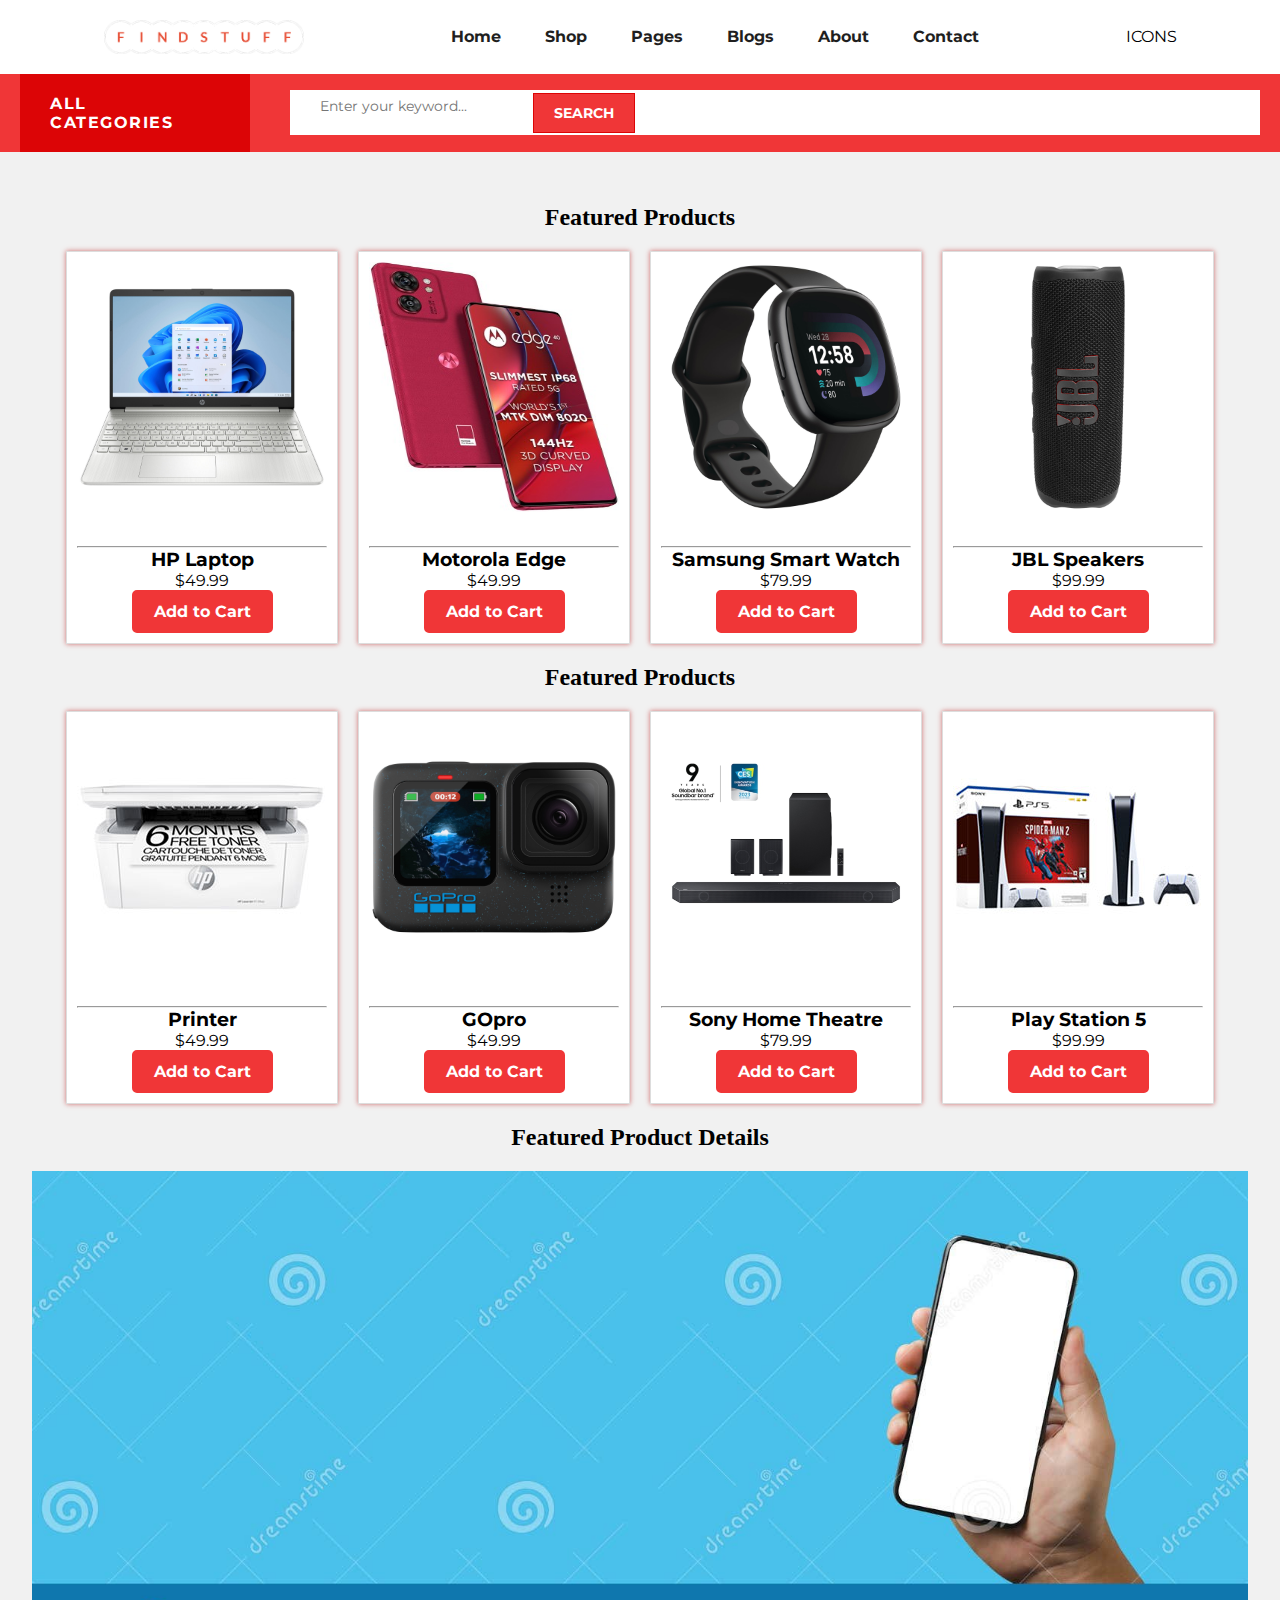
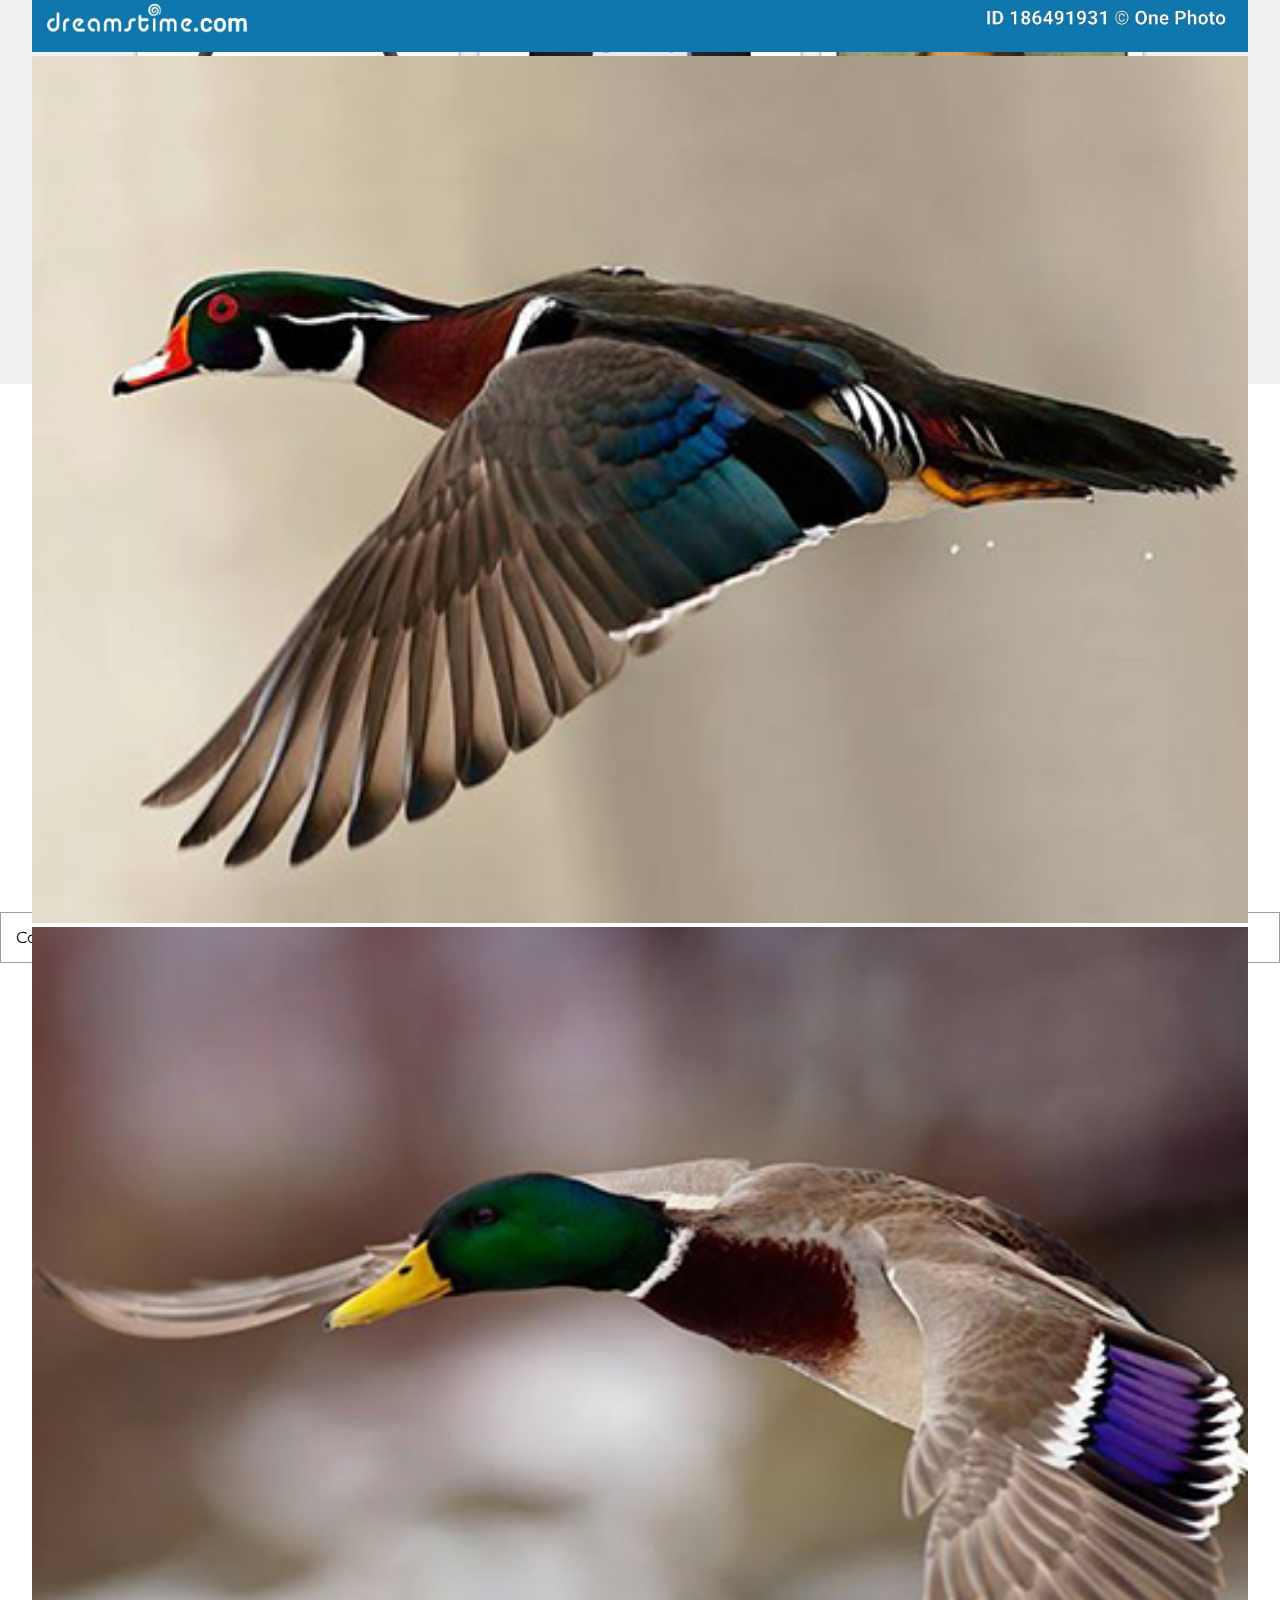
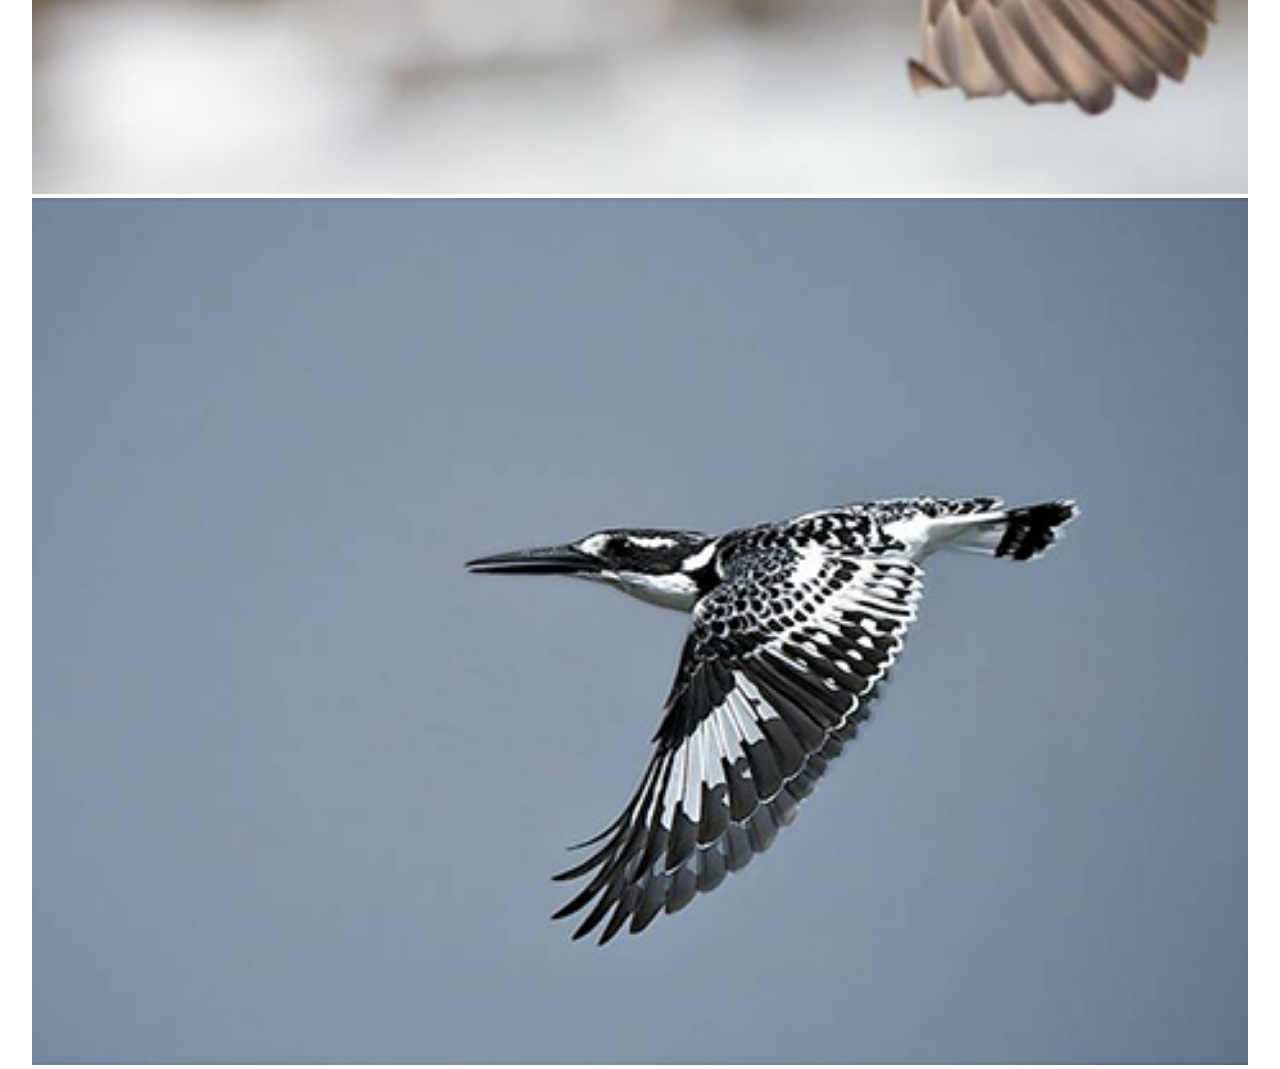
==== commit 024f0fe4: "merge all" ====
--- a/index.html
+++ b/index.html
@@ -1,15 +1,11 @@
-<!-- PIYUSH MANANDHAR / 8919221 -->
-
 <!DOCTYPE html>
 <html lang="en">
   <head>
     <meta charset="UTF-8" />
     <meta name="viewport" content="width=device-width, initial-scale=1.0" />
-    <link
-      href="./css/product-details-style.css"
-      type="text/css"
-      rel="stylesheet"
-    />
+    <link href="./css/home.css" type="text/css" rel="stylesheet" />
+    <link rel="stylesheet" href="./css/home1.css" />
+    <link rel="stylesheet" href="./css/jquery.bxslider.css" />
     <link
       rel="stylesheet"
       href="https://cdnjs.cloudflare.com/ajax/libs/font-awesome/6.5.1/css/all.min.css"
@@ -20,25 +16,24 @@
     <link rel="stylesheet" href="./js/jquery-ui.min.css" />
     <link rel="stylesheet" href="./css/lightslider.css" />
 
-    <title>Product Detail</title>
+    <title>Document</title>
   </head>
+
   <body>
     <header>
       <div id="nav-section-1">
         <img src="./img/FindStuff-logos_transparent.png" id="nav-title" />
         <nav>
           <ul class="menu-items">
-            <li><a href="#">Home</a></li>
+            <li><a href="./index.html">Home</a></li>
             <li><a href="#">Shop</a></li>
             <li><a href="#">Pages</a></li>
             <li><a href="#">Blogs</a></li>
-            <li><a href="#">About</a></li>
+            <li><a href="./aboutus.html">About</a></li>
             <li><a href="#">Contact</a></li>
           </ul>
         </nav>
-        <div class="menu-icons">
-          <i class="fa-solid fa-cart-shopping" id="cart"></i>
-        </div>
+        <div class="menu-icons">ICONS</div>
       </div>
 
       <div id="nav-section-2">
@@ -52,150 +47,132 @@
     </header>
 
     <main>
-      <p>
-        <a href="#">Home</a> > <a href="#">Microsoft</a> >
-        <a href="#" class="productTitle">Microsoft Xbox One S Controller</a>
-      </p>
-      <div class="container">
-        <div class="side-bar-1">
-          <h2>Product Categories</h2>
-          <ul>
-            <li><a href="#">Electronics</a></li>
-            <li><a href="#">Books</a></li>
-            <li><a href="#">Clothing & Apparel</a></li>
-            <li><a href="#">Health & Beauty</a></li>
-            <li><a href="#">Home, Garden & Kitchen</a></li>
-            <li><a href="#">Jewelry & Watches</a></li>
-            <li><a href="#">Hot Promotions</a></li>
-            <li><a href="#">Sports & Outdoors</a></li>
-            <li><a href="#">Other</a></li>
-          </ul>
-        </div>
-
-        <div id="dialog" title="Shopping Cart">
-          <p>Added To Cart</p>
-        </div>
-
-        <div class="details">
-          <div class="inner_details">
-            <div class="item">
-              <div class="clearfix" style="max-width: 500px">
-                <ul id="image-gallery" class="gallery list-unstyled cS-hidden">
-                  <li data-thumb="img/thumb/cS-1.jpg">
-                    <img src="img/cS-1.jpg" />
-                  </li>
-                  <li data-thumb="img/thumb/cS-2.jpg">
-                    <img src="img/cS-2.jpg" />
-                  </li>
-                  <li data-thumb="img/thumb/cS-3.jpg">
-                    <img src="img/cS-3.jpg" />
-                  </li>
-                  <li data-thumb="img/thumb/cS-4.jpg">
-                    <img src="img/cS-4.jpg" />
-                  </li>
-                  <li data-thumb="img/thumb/cS-5.jpg">
-                    <img src="img/cS-5.jpg" />
-                  </li>
-                  <li data-thumb="img/thumb/cS-6.jpg">
-                    <img src="img/cS-6.jpg" />
-                  </li>
-                  <li data-thumb="img/thumb/cS-7.jpg">
-                    <img src="img/cS-7.jpg" />
-                  </li>
-                </ul>
-              </div>
-            </div>
-
-            <div class="productDetails">
-              <h1 class="productTitle" id="productTitle">
-                Xbox Wireless Controller – Daystrike Camo Special Edition
-              </h1>
-              <div class="prices">
-                <span id="productPrice">$117.66</span>
-                <span id="productPriceBefore">$139.00</span>
-              </div>
-              <p id="productDescription">
-                The Microsoft Xbox One S Controller is a wireless game
-                controller designed for use with the Xbox One and compatible
-                with Windows 10 PCs. It was released as an updated version of
-                the original Xbox One controller and came with the Xbox One S
-                console
-              </p>
-
-              <div class="addToCartSection">
-                <div>
-                  <button class="quantityBtn" id="lessItem">-</button
-                  ><input type="text" id="itemQuantity" value="1" /><button
-                    class="quantityBtn"
-                    id="moreItem"
-                  >
-                    +
-                  </button>
-                </div>
-                <button id="addToCart">Add to Cart</button>
-              </div>
-              <p>SKU: WVN-09-1-4</p>
-              <p>Category: Electronics</p>
-              <p>Tags: Tag-01, Tag-04</p>
-            </div>
-          </div>
-          <div id="tabs">
-            <ul>
-              <li><a href="#tabs-1">Description</a></li>
-              <li><a href="#tabs-2">More Products</a></li>
-            </ul>
-            <div id="tabs-1">
-              <p>
-                The Microsoft Xbox One S Controller is a wireless game
-                controller designed for use with the Xbox One and compatible
-                with Windows 10 PCs. It was released as an updated version of
-                the original Xbox One controller and came with the Xbox One S
-                console.The product's specs are as follows:
-              </p>
-              <ul>
-                <li>
-                  Adjustable-tension thumbsticks let you set them exactly the
-                  level you want for ultimate control
-                </li>
-                <li>
-                  Shorter hair-trigger locks for refined gameplay • Six
-                  swappable thumbstick toppers, two D-pads, and four paddles
-                  included to tailor your controller into a configuration suited
-                  especially for you
-                </li>
-                <li>
-                  Save up to 3 custom profiles to the controller and switch
-                  between them on the fly
-                </li>
-                <li>
-                  Button mapping technology allows you to create customized
-                  button profiles to set up configurations unique to your
-                  specific play style or games
-                </li>
-                <li>
-                  Wrap-around rubberized grip is comfortable to hold and stays
-                  secure in your hands
-                </li>
-                <li>
-                  Xbox Accessories app lets you create custom profiles and
-                  button mapping arrangements that get saved directly to the
-                  controller so they are always ready to go
-                </li>
-                <li>
-                  Xbox Wireless, Bluetooth, or USB-C connectivity gives you many
-                  ways to get your controller connected to an Xbox One or to
-                  Windows 10 devices
-                </li>
-              </ul>
-            </div>
-
-            <div id="tabs-2">
-              <div id="moreProducts"></div>
-            </div>
-          </div>
-        </div>
-      </div>
-
+      <h2>Featured Products</h2>
+      <section class="Home-products">
+        <div class="Home-card">
+          <img src="./img/Laptop.jpeg" alt="Product 1" />
+          <hr />
+          <h3>HP Laptop</h3>
+          <p class="price">$49.99</p>
+          <button class="add-to-cart">Add to Cart</button>
+        </div>
+
+        <div class="Home-card">
+          <img src="./img/Image1.jpeg" alt="Product 1" />
+          <hr />
+          <h3>Motorola Edge</h3>
+          <p class="price">$49.99</p>
+          <button class="add-to-cart">Add to Cart</button>
+        </div>
+
+        <div class="Home-card">
+          <img src="./img/image2.jpeg" alt="Product 2" />
+          <hr />
+          <h3>Samsung Smart Watch</h3>
+          <p class="price">$79.99</p>
+          <button class="add-to-cart">Add to Cart</button>
+        </div>
+
+        <div class="Home-card">
+          <img src="./img/Image3.jpeg" alt="Product 3" />
+          <hr />
+          <h3>JBL Speakers</h3>
+          <p class="price">$99.99</p>
+          <button class="add-to-cart">Add to Cart</button>
+        </div>
+      </section>
+
+      <h2>Featured Products</h2>
+      <section class="Home-products">
+        <div class="Home-card">
+          <img src="./img/printer.jpeg" alt="Product 1" />
+          <hr />
+          <h3>Printer</h3>
+          <p class="price">$49.99</p>
+          <button class="add-to-cart">Add to Cart</button>
+        </div>
+
+        <div class="Home-card">
+          <img src="./img/Gopro.jpeg" alt="Product 1" />
+          <hr />
+          <h3>GOpro</h3>
+          <p class="price">$49.99</p>
+          <button class="add-to-cart">Add to Cart</button>
+        </div>
+
+        <div class="Home-card">
+          <img src="./img/Home Theatre.jpeg" alt="Product 2" />
+          <hr />
+          <h3>Sony Home Theatre</h3>
+          <p class="price">$79.99</p>
+          <button class="add-to-cart">Add to Cart</button>
+        </div>
+        <div class="Home-card">
+          <img src="./img/PS5.jpeg" alt="Product 3" />
+          <hr />
+          <h3>Play Station 5</h3>
+          <p class="price">$99.99</p>
+          <button class="add-to-cart">Add to Cart</button>
+        </div>
+      </section>
+
+      <h2>Featured Product Details</h2>
+      <ul class="bxslider">
+        <li>
+          <img class="sliderimg" src="./img/slider 1.jpg" />
+        </li>
+        <li>
+          <img class="sliderimg" src="./img/cS-11.jpg" />
+        </li>
+        <li>
+          <img class="sliderimg" src="./img/cS-12.jpg" />
+        </li>
+        <li>
+          <img class="sliderimg" src="./img/cS-13.jpg" />
+        </li>
+      </ul>
+      <!-- <section class="Home-details">
+    <div class="Home-details-card">
+      <img src="./img/image5.jpeg" alt="Product 4">
+      <div class="details">
+        <h3>Product Name 4</h3>
+        <p class="price">$129.99</p>
+        <p>Lorem ipsum dolor sit amet, consectetur adipiscing elit. Sed do eiusmod tempor incididunt ut labore et dolore magna aliqua.</p>
+        <button class="add-to-cart">Add to Cart</button>
+      </div>
+    </div>
+
+  </section> -->
+
+      <h2>Product Categories</h2>
+      <section class="Home-categories">
+        <div class="category-card">
+          <img src="./img/image6.jpeg" alt="Category 1" />
+          <hr />
+          <h3>Electronics</h3>
+          <!-- <a href="#">Shop Now</a> -->
+          <button class="add-to-cart">Shop Now</button>
+        </div>
+        <div class="category-card">
+          <img src="./img/image4.jpeg" alt="Category 2" />
+          <hr />
+          <h3>Smart Products</h3>
+          <!-- <a href="#">Shop Now</a> -->
+          <button class="add-to-cart">Shop Now</button>
+        </div>
+        <div class="category-card">
+          <img src="./img/Home.jpeg" alt="Category 3" />
+          <hr />
+          <h3>Home, Garden & Kitchen</h3>
+          <!-- <a href="#">Shop Now</a> -->
+          <button class="add-to-cart">Shop Now</button>
+        </div>
+      </section>
+    </main>
+
+    <!-- ... (remaining HTML content) ... -->
+
+    <footer>
       <div class="care">
         <div>
           <div>
@@ -234,8 +211,6 @@
           </div>
         </div>
       </div>
-    </main>
-    <footer>
       <div class="footer-top">
         <div class="contact">
           <p class="footerHeader">Call To Order</p>
@@ -297,6 +272,8 @@
     <script src="./js/jquery-ui.min.js"></script>
     <script src="./js/lightslider.js"></script>
     <script></script>
-    <script src="./js/product-details.js" type="module"></script>
+    <script src="./js/product-details.js"></script>
+    <script src="./js/script.js"></script>
+    <script src="./js/jquery.bxslider.js"></script>
   </body>
 </html>
--- a/css/home.css
+++ b/css/home.css
@@ -0,0 +1,29 @@
+main {
+    padding: 2em;
+  }
+  
+  form {
+    display: flex;
+    flex-direction: column;
+    max-width: 300px;
+    margin: 0 auto;
+  }
+  
+  label {
+    margin-bottom: 0.5em;
+  }
+  
+  input {
+    padding: 0.5em;
+    margin-bottom: 1em;
+  }
+  
+
+  .sliderimg{
+    width: 100% !important;
+
+    
+  }
+  .bxslider{
+    height: 300px!important;
+  }--- a/css/home1.css
+++ b/css/home1.css
@@ -0,0 +1,446 @@
+@import url("https://fonts.googleapis.com/css2?family=Montserrat&display=swap");
+
+* {
+  margin: 0;
+  padding: 0;
+  box-sizing: border-box;
+  font-family: "Montserrat", sans-serif;
+}
+
+ul,
+li {
+  list-style: none outside none;
+  padding-left: 0;
+  margin: 0;
+}
+
+#nav-section-1 {
+  display: flex;
+  justify-content: space-around;
+  align-items: center;
+  padding: 20px 40px;
+  box-shadow: 0 1px 8px #ddd;
+}
+#nav-title {
+  width: 200px;
+}
+.menu-items li {
+  list-style: none;
+  display: inline-block;
+  padding: 0 20px;
+}
+
+.menu-items li a {
+  text-decoration: none;
+  font-weight: bold;
+  color: #1f1f1f;
+  font-size: 16px;
+}
+.menu-items li a:hover {
+  color: #dc0506;
+}
+#nav-section-2 {
+  background-color: #f03637;
+  display: flex;
+  align-items: center;
+  justify-content: center;
+}
+#nav-section-2 > div {
+  margin: 0 20px;
+}
+
+.searchSection {
+  display: flex;
+  background-color: white;
+  width: 975px;
+  height: 45px;
+  align-items: center;
+  padding: 0 15px;
+  justify-content: flex-start;
+}
+#search {
+  border: none;
+  background: transparent;
+  font-size: 14px;
+  padding: 0 15px;
+}
+#search:focus {
+  outline: none;
+}
+#searchBtn {
+  background-color: #f03637;
+  text-transform: uppercase;
+  font-size: 14px;
+  color: white;
+  font-weight: bold;
+  padding: 10px 20px;
+  float: right;
+  border: 1px solid #dc0506;
+}
+
+.categories {
+  padding: 20px 30px;
+  color: white;
+  text-transform: uppercase;
+  font-weight: bold;
+  font-size: 16px;
+  word-spacing: 5px;
+  letter-spacing: 1.5px;
+}
+
+main {
+  background-color: #f1f1f1;
+}
+
+main img {
+  width: 300px;
+}
+
+/* .side-bar-1,
+.side-bar-2,
+.details {
+  background-color: white;
+} */
+
+/* .details {
+  width: 975px;
+} */
+.categories {
+  background-color: #dc0506;
+}
+/* .container {
+  display: grid;
+  width: 75%;
+  grid-template-columns: repeat(5, 1fr);
+  grid-template-rows: repeat(4, 3fr) auto;
+  grid-column-gap: 15px;
+  grid-row-gap: 20px;
+  margin: 0 auto;
+} */
+
+/* .item {
+  margin: 20px 20px;
+}
+.side-bar-1 {
+  grid-area: 1 / 1 / 3 / 2;
+}
+.side-bar-2 {
+  grid-area: 3 / 1 / 5 / 2;
+}
+
+.details {
+  grid-area: 1 / 2 / 6 / 6;
+}
+.inner_details {
+  display: grid;
+  grid-template-columns: 1fr 1fr;
+  gap: 10px;
+}
+.productDetails {
+  margin: 20px;
+}
+.productDetails > p {
+  font-size: 15px;
+}
+
+#product_img {
+  flex: 1 1 calc(25% - 10px);
+  width: auto;
+  background-color: #f1f1f1;
+}
+#product_img img {
+  width: 100%;
+}
+#productTitle {
+  font-size: 22px;
+  padding: 0 5px;
+}
+.prices {
+  background-color: #f1f1f1;
+  padding: 10px 20px;
+  margin: 10px 0;
+}
+
+#productPrice {
+  font-size: 22px;
+  font-weight: bold;
+  padding-right: 0.5em;
+}
+#productPriceBefore {
+  font-size: 15px;
+  text-decoration: line-through;
+}
+#productDescription {
+  font-size: 15px;
+  text-align: left;
+  color: #777777;
+} */
+
+/* .addToCartSection {
+  margin: 20px 0;
+  display: flex;
+  justify-content: space-around;
+  /* border-bottom: 1px solid #777777;
+} */
+
+/* .addToCartSection > div {
+  display: flex;
+} */
+/* .quantityBtn {
+  width: 40px;
+  height: 40px;
+  font-size: 150%;
+  align-items: center;
+  border: 1px solid #777777;
+  background-color: white;
+} */
+/* #itemQuantity {
+  padding: 10px;
+  text-align: center;
+  align-self: center;
+} */
+
+/* #addToCart {
+  background-color: #1f1f1f;
+  border: 1px solid #777777;
+  color: white;
+  padding: 0 20px;
+} */
+
+.care {
+  display: flex;
+  justify-content: space-evenly;
+  background-color: white;
+  width: 75%;
+  margin: 20px auto;
+  padding: 20px 50px;
+}
+
+.care div {
+  display: flex;
+}
+
+.care > div {
+  padding: 10px 15px;
+}
+.care > div h3 {
+  font-size: 18px;
+}
+.care > div p {
+  font-size: 14px;
+  padding: 5px 0px;
+}
+.care div i {
+  color: #dc0506;
+  font-size: 200%;
+  align-self: center;
+}
+
+.care_details {
+  flex-direction: column;
+  padding: 0 10px;
+}
+/* .ui-state-default,
+.ui-widget-content .ui-state-default,
+.ui-widget-header .ui-state-default,
+.ui-button,
+html .ui-button.ui-state-disabled:hover,
+html .ui-button.ui-state-disabled:active {
+  border: 1px solid rgb(197, 197, 197);
+  background: rgb(211, 9, 9);
+  font-weight: normal;
+  color: rgb(69, 69, 69);
+} */
+
+.Home-products img {
+  width: 250px;
+  height: 250px;
+  margin-bottom: 30px;
+}
+
+.Home-card {
+  box-shadow: 0px 0px 5px 0px rgb(209, 111, 111);
+  background-color: white;
+}
+
+main h2 {
+  text-align: center;
+  margin: 20px 10px;
+  font-weight: 700;
+  font-family: Georgia, "Times New Roman", Times, serif;
+}
+
+.Home-products,
+.discounts,
+.Home-details,
+.Home-categories {
+  display: flex;
+  flex-wrap: wrap;
+  gap: 20px;
+  justify-content: center;
+  margin: 20px 10px;
+}
+.Home-card,
+.Home-details-card,
+.category-card {
+  border: 1px solid #ddd;
+  padding: 10px;
+  text-align: center;
+  box-shadow: 0px 0px 5px 0px rgb(209, 111, 111);
+  background-color: white;
+}
+
+/* .Home-card
+.discount-card img,
+.product-details-card img,
+.category-card img {
+  max-width: 100%;
+  height: auto;
+} */
+/* .discount-card a,
+.product-details-card .add-to-cart,
+.category-card a {
+  text-decoration: none;
+  color: #1f1f1f;
+  background-color: #f1f1f1;
+  padding: 5px 10px;
+  border: 1px solid #ddd;
+  display: inline-block;
+  margin-top: 10px;
+} */
+/* ... (previous CSS content) ... */
+/* .featured-products,
+.discounts,
+.product-details,
+.product-categories {
+  display: flex;
+  flex-wrap: wrap;
+  gap: 20px;
+} */
+
+/* .discount-card,
+.product-details-card,
+.category-card {
+  border: 1px solid #ddd;
+  padding: 10px;
+  text-align: center;
+} */
+/* .Home-card
+.discount-card img,
+.product-details-card img,
+.category-card img {
+  max-width: 100%;
+  height: auto;
+} */
+/* .discount-card a,
+.product-details-card .add-to-cart,
+.category-card a {
+  text-decoration: none;
+  color: #1f1f1f;
+  background-color: #f1f1f1;
+  padding: 5px 10px;
+  border: 1px solid #ddd;
+  display: inline-block;
+  margin-top: 10px;
+} */
+
+/* ... (remaining CSS content) ... */
+.add-to-cart {
+  display: inline-block;
+  padding: 10px 20px;
+  font-size: 16px;
+  font-weight: bold;
+  text-align: center;
+  text-decoration: none;
+  cursor: pointer;
+  border: 2px solid #f03637;
+  border-radius: 5px;
+  color: #fff;
+  background-color: #f03637;
+  transition: background-color 0.3s ease, color 0.3s ease;
+}
+.add-to-cart:hover {
+  background-color: #fff;
+  color: #f03637;
+}
+
+.add-to-cart:active {
+  background-color: #dc0506;
+  border-color: #dc0506;
+}
+
+footer {
+  margin-top: 20px;
+}
+.footer-top {
+  display: grid;
+  justify-content: center;
+  width: 80%;
+  grid-template-columns: repeat(6, 1fr);
+  grid-template-rows: repeat(4, 1fr);
+  grid-column-gap: 20px;
+  grid-row-gap: 0px;
+  margin: 20px auto;
+}
+
+.footer-bottom {
+  padding: 10px auto;
+  border: 1px solid #9e9e9e;
+}
+
+.footer-bottom p {
+  padding: 15px;
+}
+
+.footerHeader {
+  font-size: 16px;
+  font-weight: bold;
+}
+
+.info,
+.help,
+.links,
+.useful {
+  display: flex;
+  flex-direction: column;
+  gap: 20px;
+}
+
+.info a,
+.help a,
+.links a,
+.useful a {
+  color: #dc0506;
+  text-decoration: none;
+  font-size: 14px;
+}
+
+.contact h1 {
+  font-size: 24px;
+  color: #dc0506;
+  margin: 10px 0;
+}
+
+.contact p {
+  font-size: 14px;
+  margin: 20px 0;
+}
+.contact p > span {
+  font-weight: bold;
+}
+
+.contact {
+  grid-area: 1 / 1 / 4 / 3;
+}
+.info {
+  grid-area: 1 / 3 / 5 / 4;
+}
+.help {
+  grid-area: 1 / 4 / 5 / 5;
+}
+.links {
+  grid-area: 1 / 5 / 5 / 6;
+}
+.useful {
+  grid-area: 1 / 6 / 5 / 7;
+}
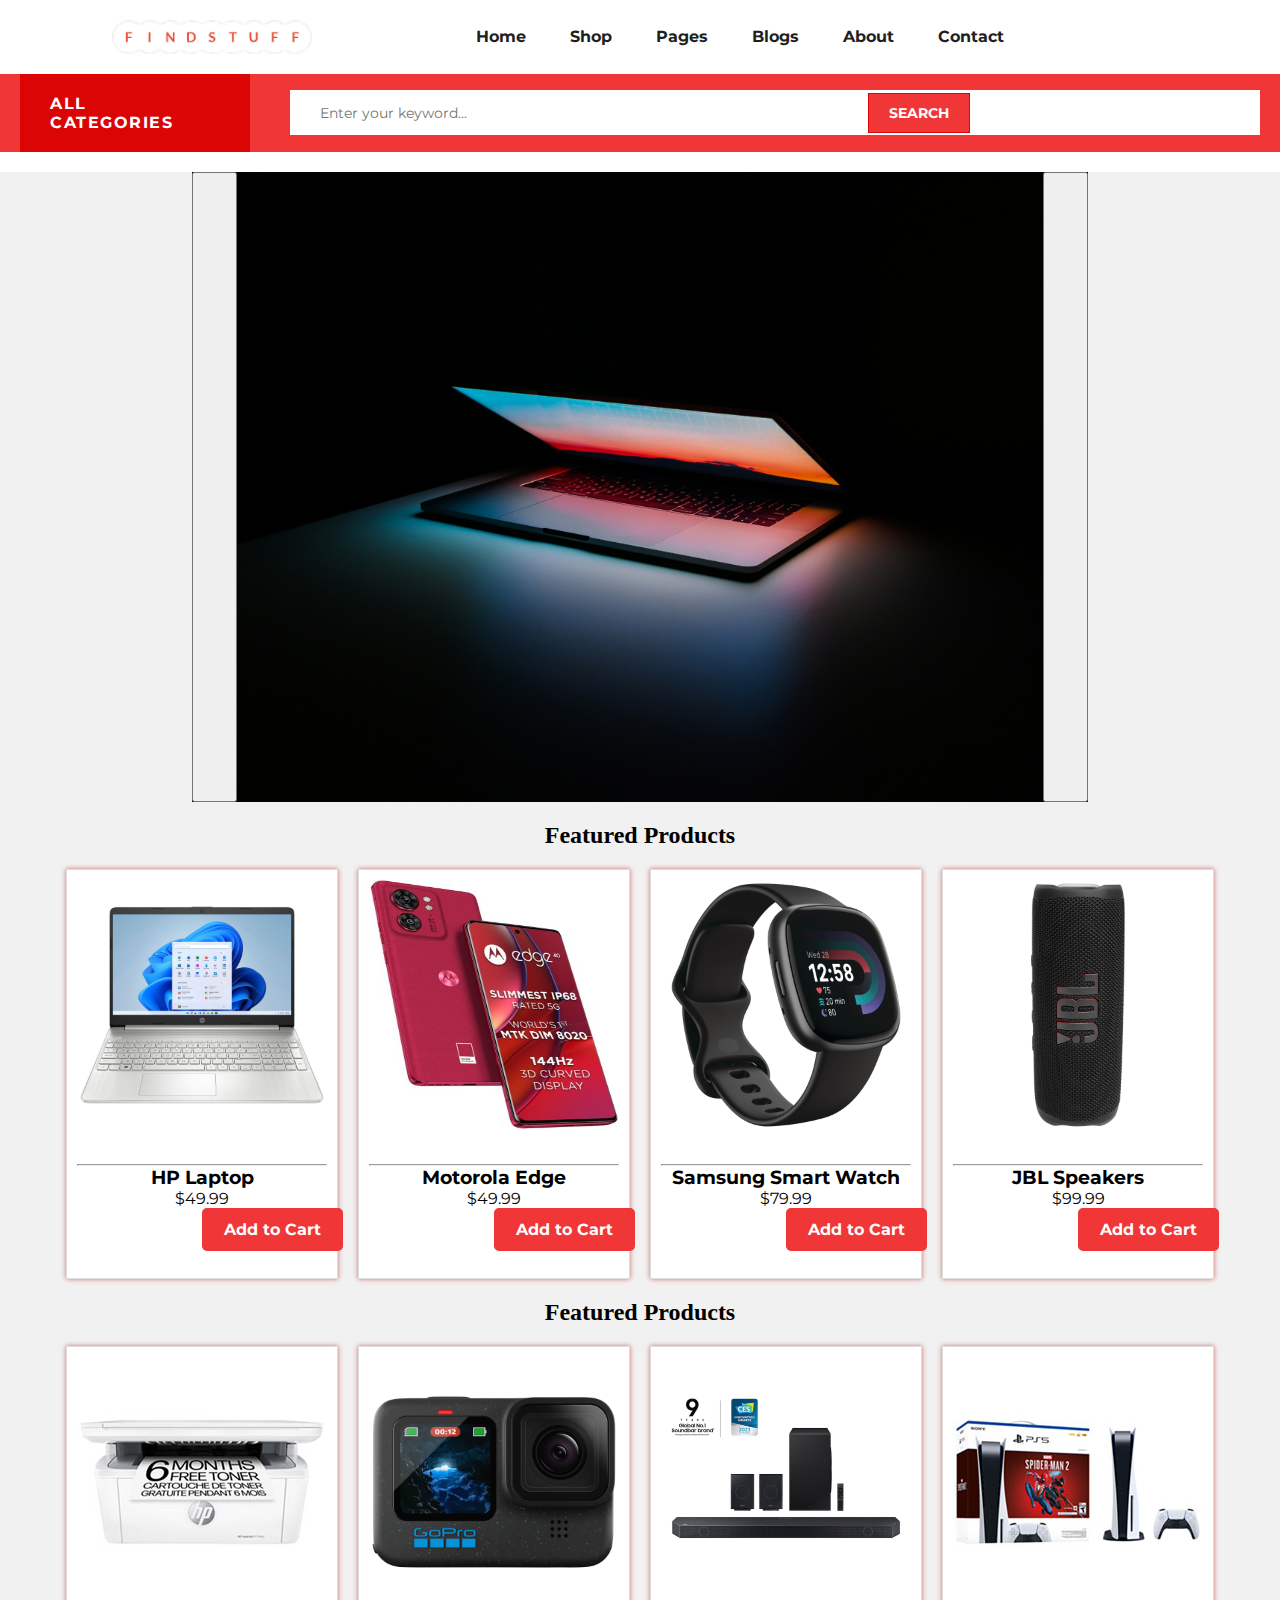
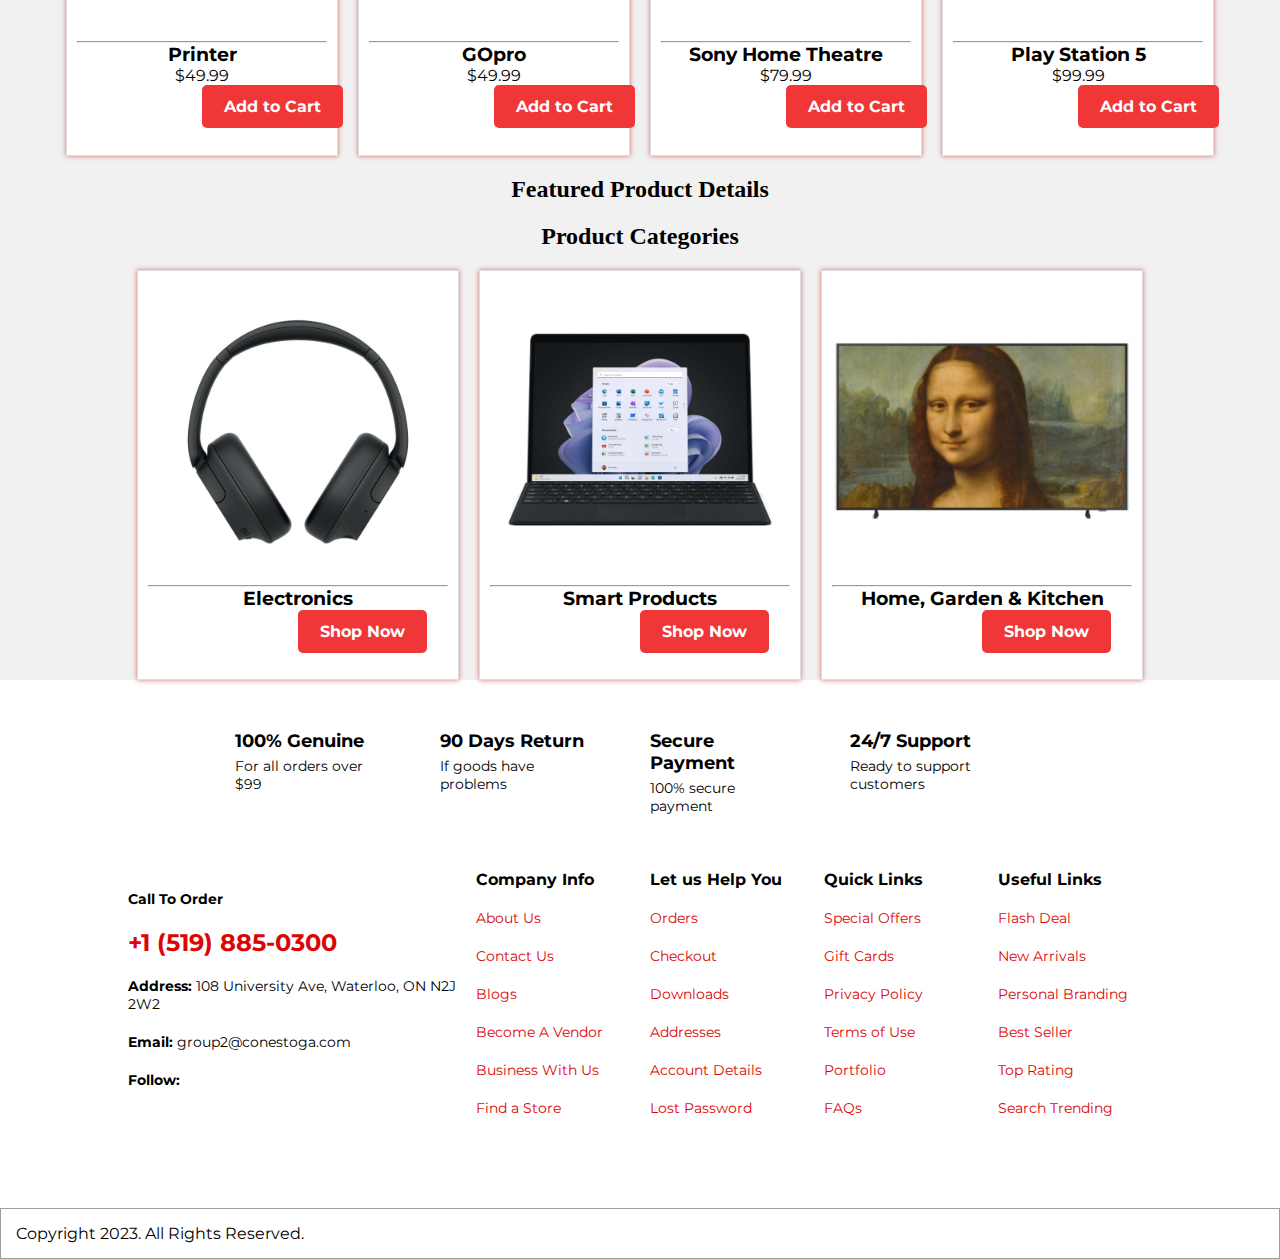
==== commit 7124cd55: "final" ====
--- a/index.html
+++ b/index.html
@@ -1,11 +1,12 @@
+<!-- Shravan Choudhary 8941438 and yagnesh Mehta 8884884 -->
 <!DOCTYPE html>
 <html lang="en">
   <head>
     <meta charset="UTF-8" />
     <meta name="viewport" content="width=device-width, initial-scale=1.0" />
-    <link href="./css/home.css" type="text/css" rel="stylesheet" />
+    <!-- <link href="./css/home.css" type="text/css" rel="stylesheet" /> -->
     <link rel="stylesheet" href="./css/home1.css" />
-    <link rel="stylesheet" href="./css/jquery.bxslider.css" />
+    <!-- <link rel="stylesheet" href="./css/jquery.bxslider.css" /> -->
     <link
       rel="stylesheet"
       href="https://cdnjs.cloudflare.com/ajax/libs/font-awesome/6.5.1/css/all.min.css"
@@ -15,7 +16,16 @@
     />
     <link rel="stylesheet" href="./js/jquery-ui.min.css" />
     <link rel="stylesheet" href="./css/lightslider.css" />
-
+    <!-- <link href="./js/script.js" type="text/js" /> -->
+
+    <!-- <style>
+      ul,
+      li {
+        margin: 0;
+        padding: 0;
+        list-style: none;
+      }
+    </style> -->
     <title>Document</title>
   </head>
 
@@ -26,14 +36,16 @@
         <nav>
           <ul class="menu-items">
             <li><a href="./index.html">Home</a></li>
-            <li><a href="#">Shop</a></li>
+            <li><a href="./categories.html">Shop</a></li>
             <li><a href="#">Pages</a></li>
             <li><a href="#">Blogs</a></li>
             <li><a href="./aboutus.html">About</a></li>
             <li><a href="#">Contact</a></li>
           </ul>
         </nav>
-        <div class="menu-icons">ICONS</div>
+        <div class="menu-icons">
+          <a href="./login.html"><i class="fa-solid fa-user"></i></a>
+        </div>
       </div>
 
       <div id="nav-section-2">
@@ -47,6 +59,36 @@
     </header>
 
     <main>
+      <div class="imgSlider">
+        <img
+          src="./img/ales-nesetril-Im7lZjxeLhg-unsplash.jpg"
+          alt="Error"
+          class="image transform"
+        />
+        <img
+          src="./img/nikita-kostrykin-5eLQ_NB-E8A-unsplash.jpg"
+          alt="Error"
+          class="image transform"
+        />
+        <img src="./img/Laptop.jpeg" alt="Error" class="image transform" />
+        <img
+          src="./img/kari-shea-1SAnrIxw5OY-unsplash.jpg"
+          alt="Error"
+          class="image transform"
+        />
+        <img
+          src="./img/lee-campbell-GI6L2pkiZgQ-unsplash.jpg"
+          alt="Error"
+          class="image transform"
+        />
+        <button id="left" onclick="goPrev()">
+          <i class="fa-solid fa-chevron-left"></i>
+        </button>
+        <button id="right" onclick="goNext()">
+          <i class="fa-solid fa-chevron-right"></i>
+        </button>
+      </div>
+
       <h2>Featured Products</h2>
       <section class="Home-products">
         <div class="Home-card">
@@ -117,20 +159,18 @@
       </section>
 
       <h2>Featured Product Details</h2>
-      <ul class="bxslider">
-        <li>
-          <img class="sliderimg" src="./img/slider 1.jpg" />
-        </li>
-        <li>
-          <img class="sliderimg" src="./img/cS-11.jpg" />
-        </li>
-        <li>
-          <img class="sliderimg" src="./img/cS-12.jpg" />
-        </li>
-        <li>
-          <img class="sliderimg" src="./img/cS-13.jpg" />
-        </li>
-      </ul>
+
+      <!-- <ul class="bxslider">
+        <li><img src="http://placehold.it/170x200&text=FooBar1" /></li>
+        <li><img src="http://placehold.it/170x200&text=FooBar2" /></li>
+        <li><img src="http://placehold.it/170x200&text=FooBar3" /></li>
+        <li><img src="http://placehold.it/170x200&text=FooBar4" /></li>
+        <li><img src="http://placehold.it/170x200&text=FooBar5" /></li>
+        <li><img src="http://placehold.it/170x200&text=FooBar6" /></li>
+        <li><img src="http://placehold.it/170x200&text=FooBar7" /></li>
+        <li><img src="http://placehold.it/170x200&text=FooBar8" /></li>
+      </ul> -->
+
       <!-- <section class="Home-details">
     <div class="Home-details-card">
       <img src="./img/image5.jpeg" alt="Product 4">
@@ -272,8 +312,8 @@
     <script src="./js/jquery-ui.min.js"></script>
     <script src="./js/lightslider.js"></script>
     <script></script>
-    <script src="./js/product-details.js"></script>
+    <!-- <script src="./js/product-details.js"></script> -->
     <script src="./js/script.js"></script>
-    <script src="./js/jquery.bxslider.js"></script>
+    <!-- <script src="./js/jquery.bxslider.js"></script> -->
   </body>
 </html>
--- a/css/home.css
+++ b/css/home.css
@@ -1,29 +1,26 @@
 main {
-    padding: 2em;
-  }
-  
-  form {
-    display: flex;
-    flex-direction: column;
-    max-width: 300px;
-    margin: 0 auto;
-  }
-  
-  label {
-    margin-bottom: 0.5em;
-  }
-  
-  input {
-    padding: 0.5em;
-    margin-bottom: 1em;
-  }
-  
+  padding: 2em;
+}
 
-  .sliderimg{
-    width: 100% !important;
+form {
+  display: flex;
+  flex-direction: column;
+  max-width: 300px;
+  margin: 0 auto;
+}
 
-    
-  }
-  .bxslider{
-    height: 300px!important;
-  }+label {
+  margin-bottom: 0.5em;
+}
+
+input {
+  padding: 0.5em;
+  margin-bottom: 1em;
+}
+
+.sliderimg {
+  width: 100% !important;
+}
+.bxslider {
+  height: 300px !important;
+}
--- a/css/home1.css
+++ b/css/home1.css
@@ -1,3 +1,5 @@
+/* shravan Choudhary 8941438 and Yagnesh Mehta 8884884 */
+
 @import url("https://fonts.googleapis.com/css2?family=Montserrat&display=swap");
 
 * {
@@ -7,6 +9,40 @@
   font-family: "Montserrat", sans-serif;
 }
 
+.imgSlider {
+  width: 70vw;
+  height: 70vh;
+  background-color: rgb(68, 66, 66);
+  margin: auto;
+  margin-top: 20px;
+  position: relative;
+  overflow: hidden;
+}
+.image {
+  position: absolute;
+  background-size: cover;
+  width: 100%;
+  height: 100%;
+  z-index: 0;
+  transition: 0.9s ease-in-out;
+}
+button {
+  position: absolute;
+  z-index: 10;
+  font-size: 20px;
+}
+#right {
+  margin-left: 95%;
+  height: 100%;
+  width: 5%;
+  opacity: 1;
+}
+#left {
+  height: 100%;
+  width: 5%;
+  opacity: 1;
+}
+
 ul,
 li {
   list-style: none outside none;
@@ -76,6 +112,7 @@
   padding: 10px 20px;
   float: right;
   border: 1px solid #dc0506;
+  margin-left: 44vw;
 }
 
 .categories {
@@ -261,6 +298,7 @@
 .Home-card {
   box-shadow: 0px 0px 5px 0px rgb(209, 111, 111);
   background-color: white;
+  height: 410px;
 }
 
 main h2 {
@@ -285,6 +323,7 @@
 .category-card {
   border: 1px solid #ddd;
   padding: 10px;
+  height: 410px;
   text-align: center;
   box-shadow: 0px 0px 5px 0px rgb(209, 111, 111);
   background-color: white;
@@ -346,7 +385,8 @@
 
 /* ... (remaining CSS content) ... */
 .add-to-cart {
-  display: inline-block;
+  /* display: inline-block; */
+  /* margin: 0 auto; */
   padding: 10px 20px;
   font-size: 16px;
   font-weight: bold;
--- a/css/lightslider.css
+++ b/css/lightslider.css
@@ -1,378 +1,385 @@
+/* Shravan Choudhary 8941438 and Yagnesh Mehta 8884884 */
 /*! lightslider - v1.1.3 - 2015-04-14
 * https://github.com/sachinchoolur/lightslider
 * Copyright (c) 2015 Sachin N; Licensed MIT */
-/** /!!! core css Should not edit !!!/**/ 
+/** /!!! core css Should not edit !!!/**/
 
 .lSSlideOuter {
-    overflow: hidden;
-    -webkit-touch-callout: none;
-    -webkit-user-select: none;
-    -khtml-user-select: none;
-    -moz-user-select: none;
-    -ms-user-select: none;
-    user-select: none
-}
-.lightSlider:before, .lightSlider:after {
-    content: " ";
-    display: table;
+  overflow: hidden;
+  -webkit-touch-callout: none;
+  -webkit-user-select: none;
+  -khtml-user-select: none;
+  -moz-user-select: none;
+  -ms-user-select: none;
+  user-select: none;
+}
+.lightSlider:before,
+.lightSlider:after {
+  content: " ";
+  display: table;
 }
 .lightSlider {
-    overflow: hidden;
-    margin: 0;
+  overflow: hidden;
+  margin: 0;
 }
 .lSSlideWrapper {
-    max-width: 100%;
-    overflow: hidden;
-    position: relative;
+  max-width: 100%;
+  overflow: hidden;
+  position: relative;
 }
 .lSSlideWrapper > .lightSlider:after {
-    clear: both;
+  clear: both;
 }
 .lSSlideWrapper .lSSlide {
-    -webkit-transform: translate(0px, 0px);
-    -ms-transform: translate(0px, 0px);
-    transform: translate(0px, 0px);
-    -webkit-transition: all 1s;
-    -webkit-transition-property: -webkit-transform,height;
-    -moz-transition-property: -moz-transform,height;
-    transition-property: transform,height;
-    -webkit-transition-duration: inherit !important;
-    transition-duration: inherit !important;
-    -webkit-transition-timing-function: inherit !important;
-    transition-timing-function: inherit !important;
+  -webkit-transform: translate(0px, 0px);
+  -ms-transform: translate(0px, 0px);
+  transform: translate(0px, 0px);
+  -webkit-transition: all 1s;
+  -webkit-transition-property: -webkit-transform, height;
+  -moz-transition-property: -moz-transform, height;
+  transition-property: transform, height;
+  -webkit-transition-duration: inherit !important;
+  transition-duration: inherit !important;
+  -webkit-transition-timing-function: inherit !important;
+  transition-timing-function: inherit !important;
 }
 .lSSlideWrapper .lSFade {
-    position: relative;
+  position: relative;
 }
 .lSSlideWrapper .lSFade > * {
-    position: absolute !important;
-    top: 0;
-    left: 0;
-    z-index: 9;
-    margin-right: 0;
-    width: 100%;
+  position: absolute !important;
+  top: 0;
+  left: 0;
+  z-index: 9;
+  margin-right: 0;
+  width: 100%;
 }
 .lSSlideWrapper.usingCss .lSFade > * {
-    opacity: 0;
-    -webkit-transition-delay: 0s;
-    transition-delay: 0s;
-    -webkit-transition-duration: inherit !important;
-    transition-duration: inherit !important;
-    -webkit-transition-property: opacity;
-    transition-property: opacity;
-    -webkit-transition-timing-function: inherit !important;
-    transition-timing-function: inherit !important;
+  opacity: 0;
+  -webkit-transition-delay: 0s;
+  transition-delay: 0s;
+  -webkit-transition-duration: inherit !important;
+  transition-duration: inherit !important;
+  -webkit-transition-property: opacity;
+  transition-property: opacity;
+  -webkit-transition-timing-function: inherit !important;
+  transition-timing-function: inherit !important;
 }
 .lSSlideWrapper .lSFade > *.active {
-    z-index: 10;
+  z-index: 10;
 }
 .lSSlideWrapper.usingCss .lSFade > *.active {
-    opacity: 1;
+  opacity: 1;
 }
 /** /!!! End of core css Should not edit !!!/**/
 
 /* Pager */
 .lSSlideOuter .lSPager.lSpg {
-    margin: 10px 0 0;
-    padding: 0;
-    text-align: center;
+  margin: 10px 0 0;
+  padding: 0;
+  text-align: center;
 }
 .lSSlideOuter .lSPager.lSpg > li {
-    cursor: pointer;
-    display: inline-block;
-    padding: 0 5px;
+  cursor: pointer;
+  display: inline-block;
+  padding: 0 5px;
 }
 .lSSlideOuter .lSPager.lSpg > li a {
-    background-color: #222222;
-    border-radius: 30px;
-    display: inline-block;
-    height: 8px;
-    overflow: hidden;
-    text-indent: -999em;
-    width: 8px;
-    position: relative;
-    z-index: 99;
-    -webkit-transition: all 0.5s linear 0s;
-    transition: all 0.5s linear 0s;
-}
-.lSSlideOuter .lSPager.lSpg > li:hover a, .lSSlideOuter .lSPager.lSpg > li.active a {
-    background-color: #428bca;
+  background-color: #222222;
+  border-radius: 30px;
+  display: inline-block;
+  height: 8px;
+  overflow: hidden;
+  text-indent: -999em;
+  width: 8px;
+  position: relative;
+  z-index: 99;
+  -webkit-transition: all 0.5s linear 0s;
+  transition: all 0.5s linear 0s;
+}
+.lSSlideOuter .lSPager.lSpg > li:hover a,
+.lSSlideOuter .lSPager.lSpg > li.active a {
+  background-color: #428bca;
 }
 .lSSlideOuter .media {
-    opacity: 0.8;
+  opacity: 0.8;
 }
 .lSSlideOuter .media.active {
-    opacity: 1;
+  opacity: 1;
 }
 /* End of pager */
 
 /** Gallery */
 .lSSlideOuter .lSPager.lSGallery {
-    list-style: none outside none;
-    padding-left: 0;
-    margin: 0;
-    overflow: hidden;
-    transform: translate3d(0px, 0px, 0px);
-    -moz-transform: translate3d(0px, 0px, 0px);
-    -ms-transform: translate3d(0px, 0px, 0px);
-    -webkit-transform: translate3d(0px, 0px, 0px);
-    -o-transform: translate3d(0px, 0px, 0px);
-    -webkit-transition-property: -webkit-transform;
-    -moz-transition-property: -moz-transform;
-    -webkit-touch-callout: none;
-    -webkit-user-select: none;
-    -khtml-user-select: none;
-    -moz-user-select: none;
-    -ms-user-select: none;
-    user-select: none;
+  list-style: none outside none;
+  padding-left: 0;
+  margin: 0;
+  overflow: hidden;
+  transform: translate3d(0px, 0px, 0px);
+  -moz-transform: translate3d(0px, 0px, 0px);
+  -ms-transform: translate3d(0px, 0px, 0px);
+  -webkit-transform: translate3d(0px, 0px, 0px);
+  -o-transform: translate3d(0px, 0px, 0px);
+  -webkit-transition-property: -webkit-transform;
+  -moz-transition-property: -moz-transform;
+  -webkit-touch-callout: none;
+  -webkit-user-select: none;
+  -khtml-user-select: none;
+  -moz-user-select: none;
+  -ms-user-select: none;
+  user-select: none;
 }
 .lSSlideOuter .lSPager.lSGallery li {
-    overflow: hidden;
-    -webkit-transition: border-radius 0.12s linear 0s 0.35s linear 0s;
-    transition: border-radius 0.12s linear 0s 0.35s linear 0s;
-}
-.lSSlideOuter .lSPager.lSGallery li.active, .lSSlideOuter .lSPager.lSGallery li:hover {
-    border-radius: 5px;
+  overflow: hidden;
+  -webkit-transition: border-radius 0.12s linear 0s 0.35s linear 0s;
+  transition: border-radius 0.12s linear 0s 0.35s linear 0s;
+}
+.lSSlideOuter .lSPager.lSGallery li.active,
+.lSSlideOuter .lSPager.lSGallery li:hover {
+  border-radius: 5px;
 }
 .lSSlideOuter .lSPager.lSGallery img {
-    display: block;
-    height: auto;
-    max-width: 100%;
-}
-.lSSlideOuter .lSPager.lSGallery:before, .lSSlideOuter .lSPager.lSGallery:after {
-    content: " ";
-    display: table;
-}
+  display: block;
+  height: auto;
+  max-width: 100%;
+}
+.lSSlideOuter .lSPager.lSGallery:before,
 .lSSlideOuter .lSPager.lSGallery:after {
-    clear: both;
+  content: " ";
+  display: table;
+}
+.lSSlideOuter .lSPager.lSGallery:after {
+  clear: both;
 }
 /* End of Gallery*/
 
 /* slider actions */
 .lSAction > a {
-    width: 32px;
-    display: block;
-    top: 50%;
-    height: 32px;
-    background-image: url('../img/controls.png');
-    cursor: pointer;
-    position: absolute;
-    z-index: 99;
-    margin-top: -16px;
-    opacity: 0.5;
-    -webkit-transition: opacity 0.35s linear 0s;
-    transition: opacity 0.35s linear 0s;
+  width: 32px;
+  display: block;
+  top: 50%;
+  height: 32px;
+  background-image: url("../img/controls.png");
+  cursor: pointer;
+  position: absolute;
+  z-index: 99;
+  margin-top: -16px;
+  opacity: 0.5;
+  -webkit-transition: opacity 0.35s linear 0s;
+  transition: opacity 0.35s linear 0s;
 }
 .lSAction > a:hover {
-    opacity: 1;
+  opacity: 1;
 }
 .lSAction > .lSPrev {
-    background-position: 0 0;
-    left: 10px;
+  background-position: 0 0;
+  left: 10px;
 }
 .lSAction > .lSNext {
-    background-position: -32px 0;
-    right: 10px;
+  background-position: -32px 0;
+  right: 10px;
 }
 .lSAction > a.disabled {
-    pointer-events: none;
+  pointer-events: none;
 }
 .cS-hidden {
-    height: 1px;
-    opacity: 0;
-    filter: alpha(opacity=0);
-    overflow: hidden;
-}
-
+  height: 1px;
+  opacity: 0;
+  filter: alpha(opacity=0);
+  overflow: hidden;
+}
 
 /* vertical */
 .lSSlideOuter.vertical {
-    position: relative;
+  position: relative;
 }
 .lSSlideOuter.vertical.noPager {
-    padding-right: 0px !important;
+  padding-right: 0px !important;
 }
 .lSSlideOuter.vertical .lSGallery {
-    position: absolute !important;
-    right: 0;
-    top: 0;
+  position: absolute !important;
+  right: 0;
+  top: 0;
 }
 .lSSlideOuter.vertical .lightSlider > * {
-    width: 100% !important;
-    max-width: none !important;
+  width: 100% !important;
+  max-width: none !important;
 }
 
 /* vertical controlls */
 .lSSlideOuter.vertical .lSAction > a {
-    left: 50%;
-    margin-left: -14px;
-    margin-top: 0;
+  left: 50%;
+  margin-left: -14px;
+  margin-top: 0;
 }
 .lSSlideOuter.vertical .lSAction > .lSNext {
-    background-position: 31px -31px;
-    bottom: 10px;
-    top: auto;
+  background-position: 31px -31px;
+  bottom: 10px;
+  top: auto;
 }
 .lSSlideOuter.vertical .lSAction > .lSPrev {
-    background-position: 0 -31px;
-    bottom: auto;
-    top: 10px;
+  background-position: 0 -31px;
+  bottom: auto;
+  top: 10px;
 }
 /* vertical */
-
 
 /* Rtl */
 .lSSlideOuter.lSrtl {
-    direction: rtl;
-}
-.lSSlideOuter .lightSlider, .lSSlideOuter .lSPager {
-    padding-left: 0;
-    list-style: none outside none;
-}
-.lSSlideOuter.lSrtl .lightSlider, .lSSlideOuter.lSrtl .lSPager {
-    padding-right: 0;
-}
-.lSSlideOuter .lightSlider > *,  .lSSlideOuter .lSGallery li {
-    float: left;
-}
-.lSSlideOuter.lSrtl .lightSlider > *,  .lSSlideOuter.lSrtl .lSGallery li {
-    float: right !important;
+  direction: rtl;
+}
+.lSSlideOuter .lightSlider,
+.lSSlideOuter .lSPager {
+  padding-left: 0;
+  list-style: none outside none;
+}
+.lSSlideOuter.lSrtl .lightSlider,
+.lSSlideOuter.lSrtl .lSPager {
+  padding-right: 0;
+}
+.lSSlideOuter .lightSlider > *,
+.lSSlideOuter .lSGallery li {
+  float: left;
+}
+.lSSlideOuter.lSrtl .lightSlider > *,
+.lSSlideOuter.lSrtl .lSGallery li {
+  float: right !important;
 }
 /* Rtl */
 
 @-webkit-keyframes rightEnd {
-    0% {
-        left: 0;
-    }
-
-    50% {
-        left: -15px;
-    }
-
-    100% {
-        left: 0;
-    }
+  0% {
+    left: 0;
+  }
+
+  50% {
+    left: -15px;
+  }
+
+  100% {
+    left: 0;
+  }
 }
 @keyframes rightEnd {
-    0% {
-        left: 0;
-    }
-
-    50% {
-        left: -15px;
-    }
-
-    100% {
-        left: 0;
-    }
+  0% {
+    left: 0;
+  }
+
+  50% {
+    left: -15px;
+  }
+
+  100% {
+    left: 0;
+  }
 }
 @-webkit-keyframes topEnd {
-    0% {
-        top: 0;
-    }
-
-    50% {
-        top: -15px;
-    }
-
-    100% {
-        top: 0;
-    }
+  0% {
+    top: 0;
+  }
+
+  50% {
+    top: -15px;
+  }
+
+  100% {
+    top: 0;
+  }
 }
 @keyframes topEnd {
-    0% {
-        top: 0;
-    }
-
-    50% {
-        top: -15px;
-    }
-
-    100% {
-        top: 0;
-    }
+  0% {
+    top: 0;
+  }
+
+  50% {
+    top: -15px;
+  }
+
+  100% {
+    top: 0;
+  }
 }
 @-webkit-keyframes leftEnd {
-    0% {
-        left: 0;
-    }
-
-    50% {
-        left: 15px;
-    }
-
-    100% {
-        left: 0;
-    }
+  0% {
+    left: 0;
+  }
+
+  50% {
+    left: 15px;
+  }
+
+  100% {
+    left: 0;
+  }
 }
 @keyframes leftEnd {
-    0% {
-        left: 0;
-    }
-
-    50% {
-        left: 15px;
-    }
-
-    100% {
-        left: 0;
-    }
+  0% {
+    left: 0;
+  }
+
+  50% {
+    left: 15px;
+  }
+
+  100% {
+    left: 0;
+  }
 }
 @-webkit-keyframes bottomEnd {
-    0% {
-        bottom: 0;
-    }
-
-    50% {
-        bottom: -15px;
-    }
-
-    100% {
-        bottom: 0;
-    }
+  0% {
+    bottom: 0;
+  }
+
+  50% {
+    bottom: -15px;
+  }
+
+  100% {
+    bottom: 0;
+  }
 }
 @keyframes bottomEnd {
-    0% {
-        bottom: 0;
-    }
-
-    50% {
-        bottom: -15px;
-    }
-
-    100% {
-        bottom: 0;
-    }
+  0% {
+    bottom: 0;
+  }
+
+  50% {
+    bottom: -15px;
+  }
+
+  100% {
+    bottom: 0;
+  }
 }
 .lSSlideOuter .rightEnd {
-    -webkit-animation: rightEnd 0.3s;
-    animation: rightEnd 0.3s;
-    position: relative;
+  -webkit-animation: rightEnd 0.3s;
+  animation: rightEnd 0.3s;
+  position: relative;
 }
 .lSSlideOuter .leftEnd {
-    -webkit-animation: leftEnd 0.3s;
-    animation: leftEnd 0.3s;
-    position: relative;
+  -webkit-animation: leftEnd 0.3s;
+  animation: leftEnd 0.3s;
+  position: relative;
 }
 .lSSlideOuter.vertical .rightEnd {
-    -webkit-animation: topEnd 0.3s;
-    animation: topEnd 0.3s;
-    position: relative;
+  -webkit-animation: topEnd 0.3s;
+  animation: topEnd 0.3s;
+  position: relative;
 }
 .lSSlideOuter.vertical .leftEnd {
-    -webkit-animation: bottomEnd 0.3s;
-    animation: bottomEnd 0.3s;
-    position: relative;
+  -webkit-animation: bottomEnd 0.3s;
+  animation: bottomEnd 0.3s;
+  position: relative;
 }
 .lSSlideOuter.lSrtl .rightEnd {
-    -webkit-animation: leftEnd 0.3s;
-    animation: leftEnd 0.3s;
-    position: relative;
+  -webkit-animation: leftEnd 0.3s;
+  animation: leftEnd 0.3s;
+  position: relative;
 }
 .lSSlideOuter.lSrtl .leftEnd {
-    -webkit-animation: rightEnd 0.3s;
-    animation: rightEnd 0.3s;
-    position: relative;
+  -webkit-animation: rightEnd 0.3s;
+  animation: rightEnd 0.3s;
+  position: relative;
 }
 /*/  GRab cursor */
 .lightSlider.lsGrab > * {
@@ -389,4 +396,4 @@
   cursor: -o-grabbing;
   cursor: -ms-grabbing;
   cursor: grabbing;
-}+}
